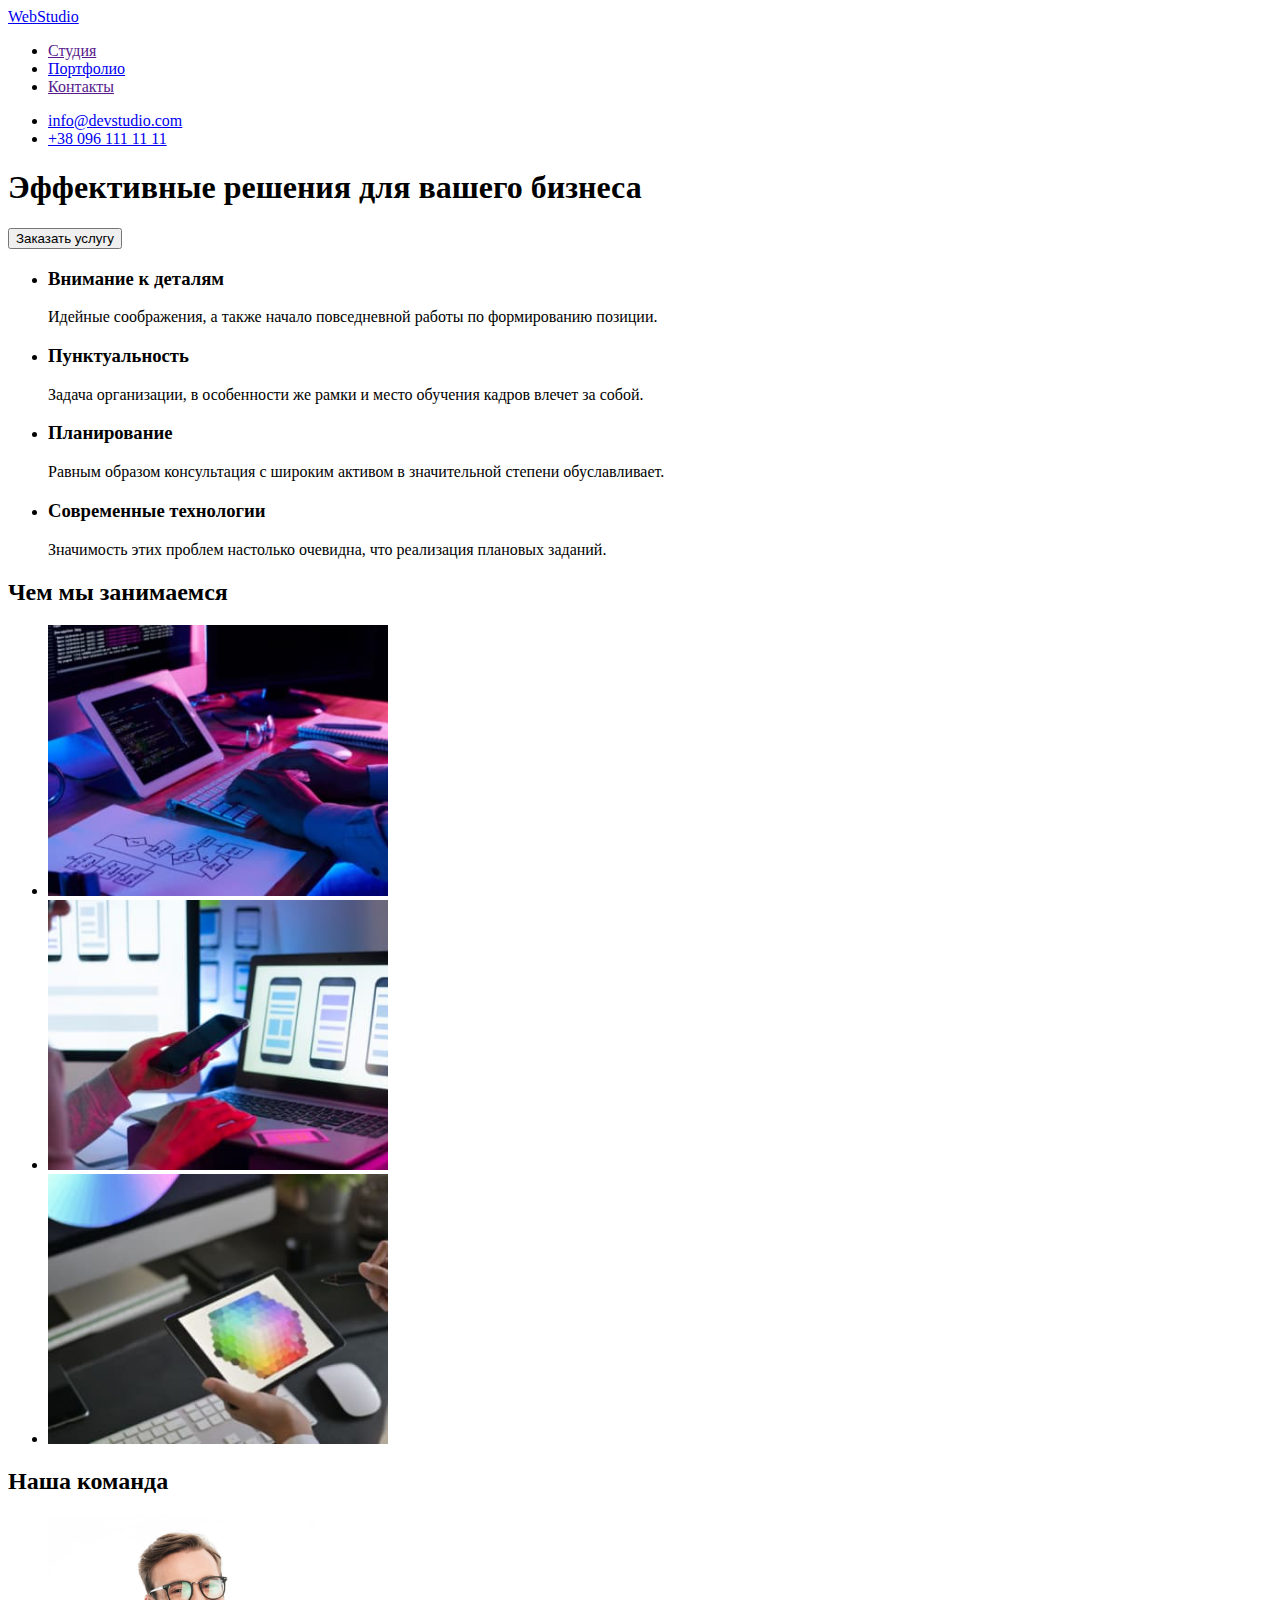
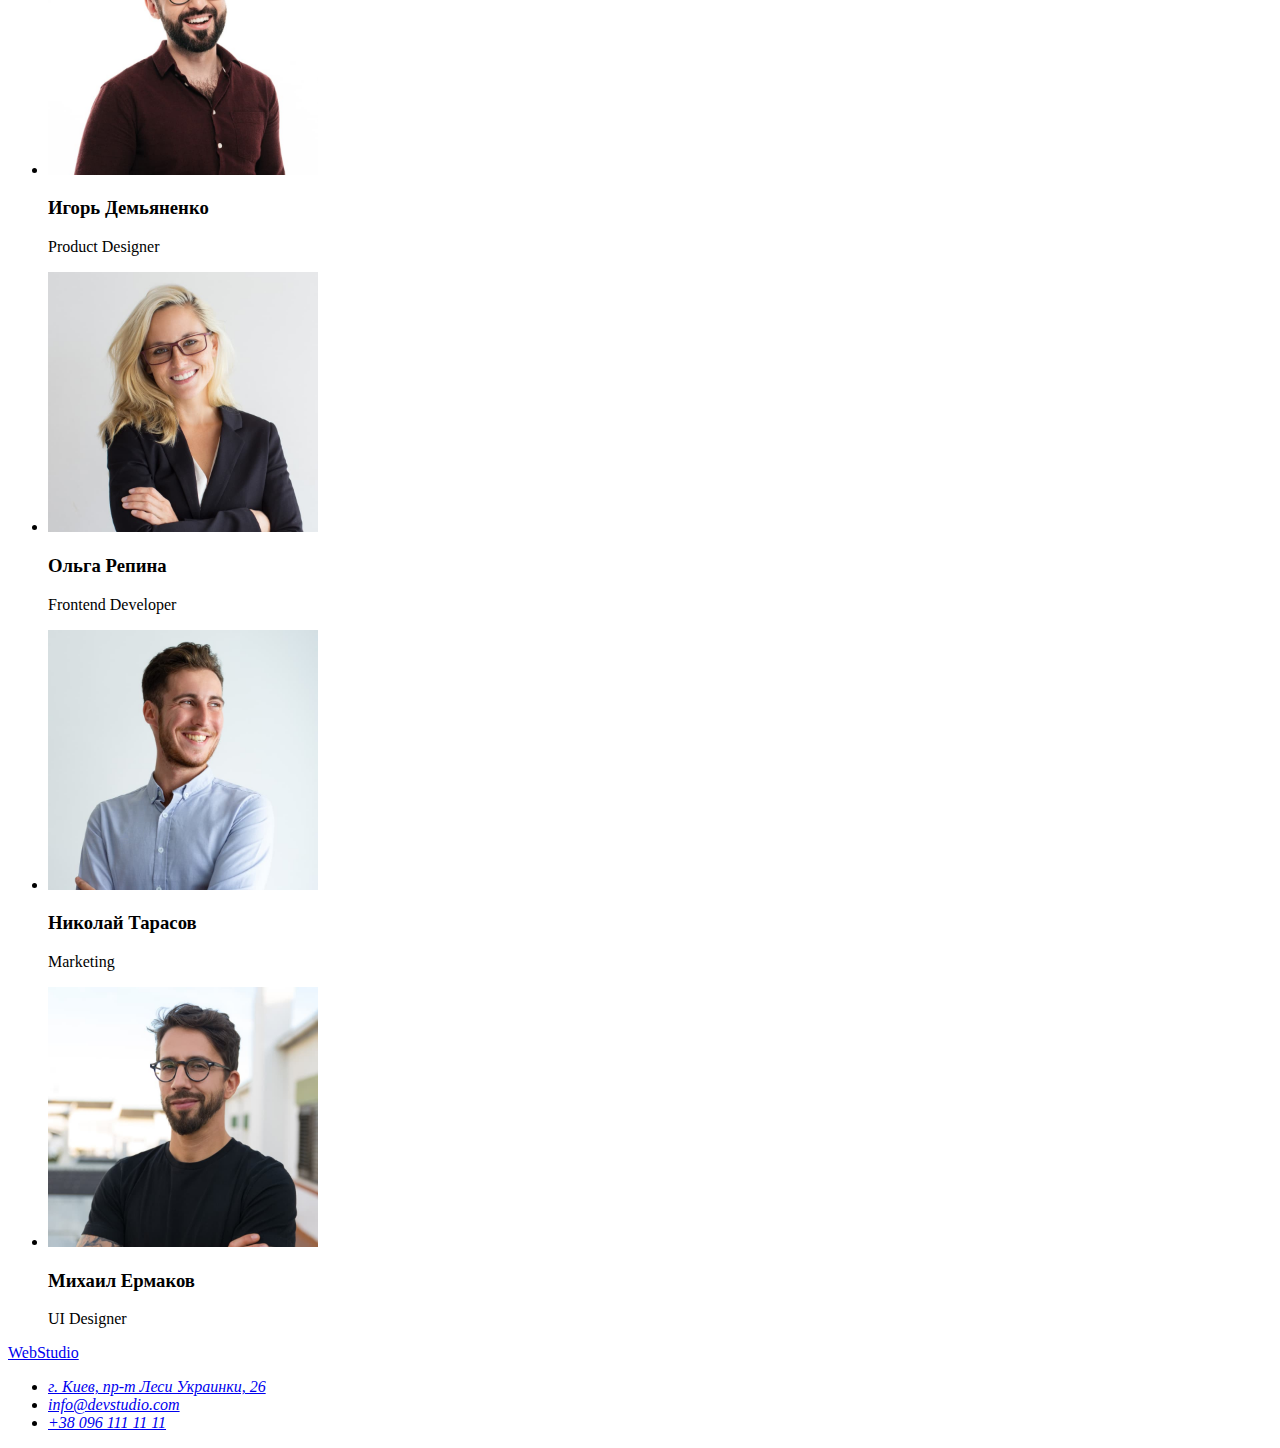
==== index.html @ 40da171c "1" ====
<!DOCTYPE html>
<html lang="ru">
<head>
    <meta charset="UTF-8">
    <meta http-equiv="X-UA-Compatible" content="IE=edge">
    <meta name="viewport" content="width=device-width, initial-scale=1.0">
    <title>Document</title>
    <link rel="stylesheet" href="./css/style.css">
</head>
<body>
    <header>
        <nav>       
             <a href="/">WebStudio</a>
             <ul>
                <li><a href="">Студия</a></li>
                <li><a href="portfolio.html">Портфолио</a></li>
                <li><a href="">Контакты</a></li>
            </ul>
        </nav>
        <ul>
            <li><a href="mailto:info@devstudio.com">info@devstudio.com</a></li>
            <li><a href="tel:+380961111111">+38 096 111 11 11</a></li>
        </ul>
    </header>
    <main>
        <section>
            <h1>Эффективные решения для вашего бизнеса</h1>
            <button type="button">Заказать услугу</button>
        </section>
        <section>
            <h2 hidden>Наши преимущества</h2>
            <ul>
                <li>
                    <h3>Внимание к деталям</h3>
                    <p>Идейные соображения, а также начало повседневной работы по формированию позиции.</p>
                </li>
                <li><h3>Пунктуальность</h3>
                    <p>Задача организации, в особенности же рамки и место обучения кадров влечет за собой.</p>
                </li>
                <li><h3>Планирование</h3>
                    <p>Равным образом консультация с широким активом в значительной степени обуславливает.</p>
                </li>
                <li><h3>Современные технологии</h3>
                    <p>Значимость этих проблем настолько очевидна, что реализация плановых заданий.</p>
                </li>
            </ul>
        </section>
        <section>
            <h2>Чем мы занимаемся</h2>
            <ul>
                <li>
                    <img src="./images/box1.jpg" alt="Компьютер" width="340">
                </li>
                <li>
                    <img src="./images/box2.jpg" alt="Компьютер" width="340">
                </li>
                <li>
                    <img src="./images/box3.jpg" alt="Компьютер" width="340">
                </li>
            </ul>
        </section>
        <section>
            <h2>Наша команда</h2>
            <ul>
                <li>
                    <img src="./images/photo1.jpg" alt="Дизайнер продукта" width="270">
                    <h3>Игорь Демьяненко</h3>
                    <p lang="en">Product Designer</p>
                </li>
                <li>
                    <img src="./images/photo2.jpg" alt="Фронтенд-разработчик" width="270">
                    <h3>Ольга Репина</h3>
                    <p lang="en">Frontend Developer</p>
                </li>
                <li>
                    <img src="./images/photo3.jpg" alt="Маркетинг" width="270">
                    <h3>Николай Тарасов</h3>
                    <p lang="en">Marketing</p>
                </li>
                <li>
                    <img src="./images/photo4.jpg" alt="Дизайнер интерфейса " width="270">
                    <h3>Михаил Ермаков</h3>
                    <p lang="en">UI Designer</p>
                </li>
            </ul>
        </section>
    </main>
    <footer>
        <a href="/">WebStudio</a>
        <address>
            <ul>
                <li><a href="https://goo.gl/maps/nABEtvLASEamQnYQ8">г. Киев, пр-т Леси Украинки, 26</a></li>
                <li><a href="mailto:info@devstudio.com">info@devstudio.com</a></li>
                <li><a href="tell:+380961111111">+38 096 111 11 11</a></li>
            </ul>
        </address>
    </footer>
</body>
</html>
---- css/style.css ----
.list {
  list-style: none;
}
.link {
  text-decoration: none;
}
/*  */
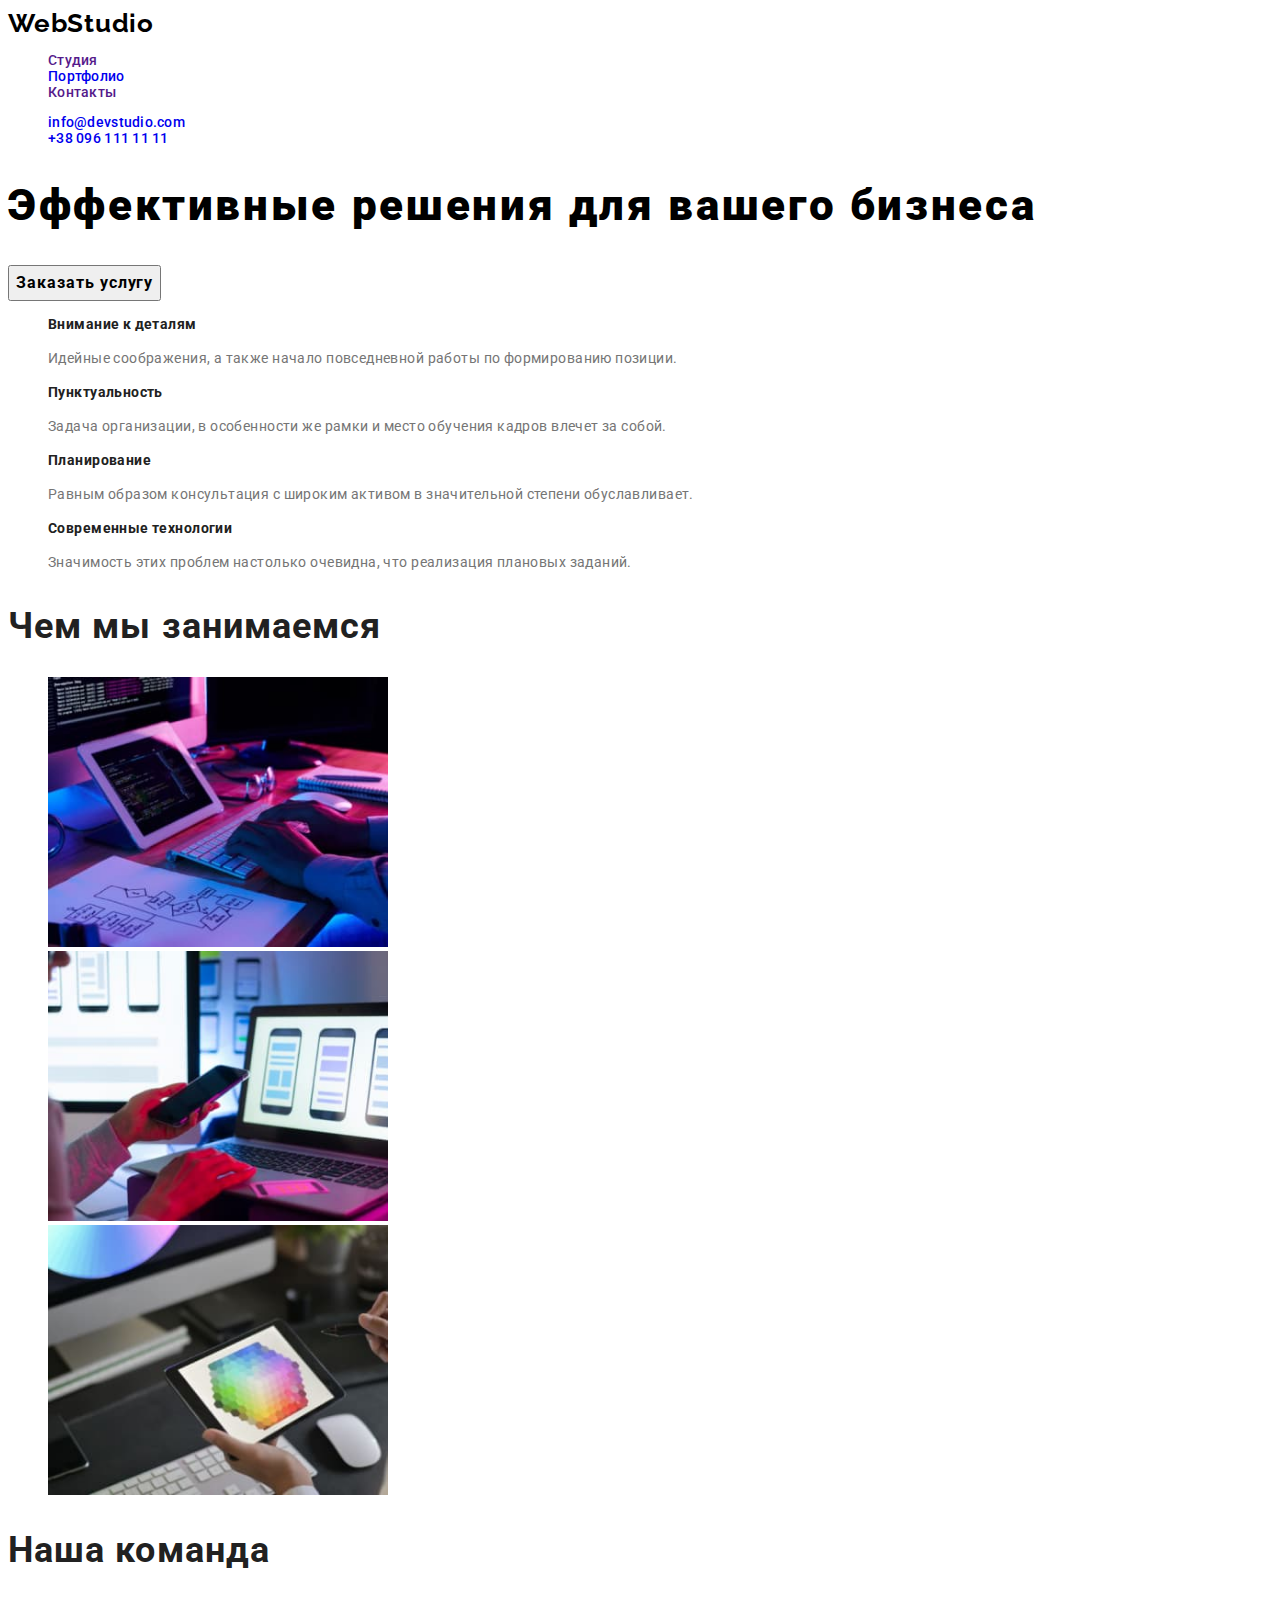
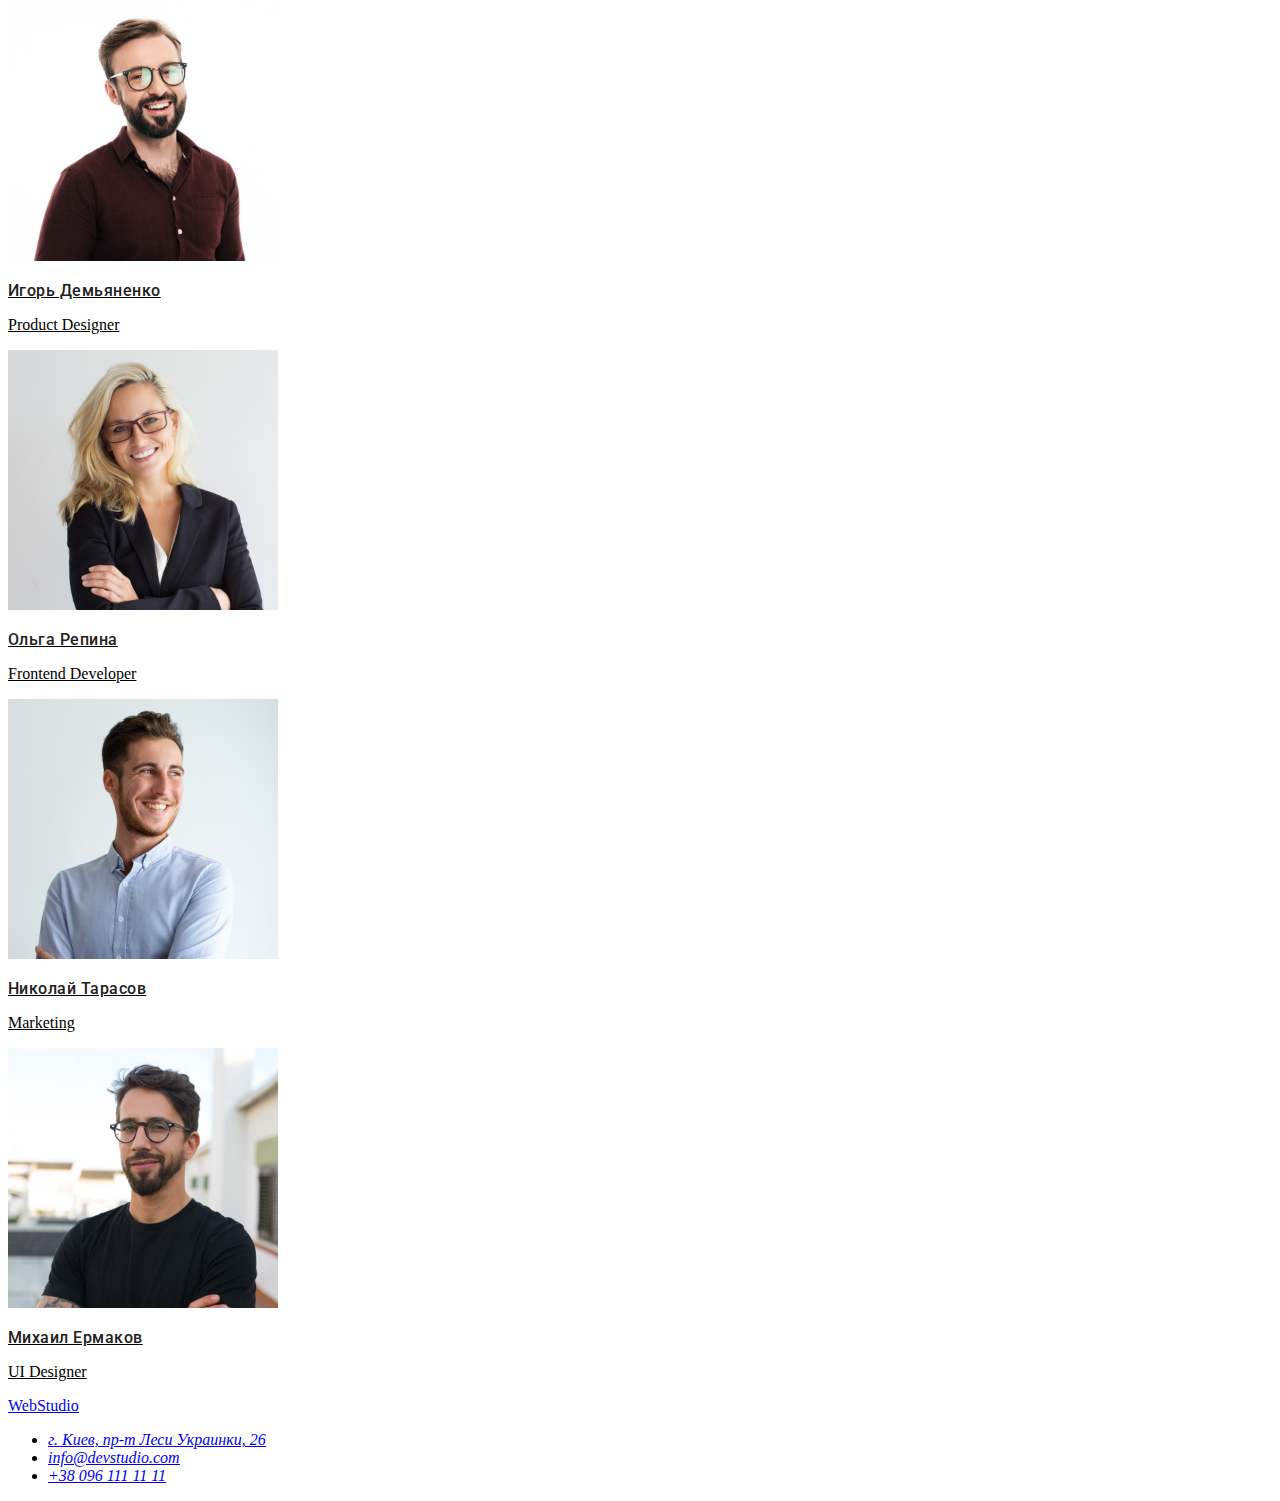
==== commit 18ee86e2: "hw2class" ====
--- a/index.html
+++ b/index.html
@@ -5,49 +5,66 @@
     <meta http-equiv="X-UA-Compatible" content="IE=edge">
     <meta name="viewport" content="width=device-width, initial-scale=1.0">
     <title>Document</title>
+    <link rel="preconnect" href="https://fonts.googleapis.com">
+    <link rel="preconnect" href="https://fonts.gstatic.com" crossorigin>
+    <link href="https://fonts.googleapis.com/css2?family=Raleway:wght@400;500;700;900&family=Roboto:wght@700&display=swap"
+        rel="stylesheet">
     <link rel="stylesheet" href="./css/style.css">
 </head>
 <body>
-    <header>
-        <nav>       
-             <a href="/">WebStudio</a>
-             <ul>
-                <li><a href="">Студия</a></li>
-                <li><a href="portfolio.html">Портфолио</a></li>
-                <li><a href="">Контакты</a></li>
+    <header class="header">
+        <nav class="navigation">       
+             <a class="logo link" href="/">WebStudio</a>
+             <ul class="nav-list list">
+                <li class="nav-list-item">
+                    <a class="nav-list-link link" href="">Студия</a>
+                </li>
+                <li class="nav-list-item">
+                    <a class="nav-list-link link" href="portfolio.html">Портфолио</a>
+                </li>
+                <li class="nav-list-item">
+                    <a class="nav-list-link link" href="">Контакты</a>
+                </li>
             </ul>
         </nav>
-        <ul>
-            <li><a href="mailto:info@devstudio.com">info@devstudio.com</a></li>
-            <li><a href="tel:+380961111111">+38 096 111 11 11</a></li>
+        <ul class="contact list">
+            <li class="contact-item">
+                <a class="contact-mail-link link" href="mailto:info@devstudio.com">info@devstudio.com</a>
+            </li>
+            <li class="contact-item">
+                <a class="contact-tel-link link" href="tel:+380961111111">+38 096 111 11 11</a>
+            </li>
         </ul>
     </header>
     <main>
         <section>
-            <h1>Эффективные решения для вашего бизнеса</h1>
-            <button type="button">Заказать услугу</button>
+            <h1 class="hero">Эффективные решения для вашего бизнеса</h1>
+            <button class="hero-btn" type="button">Заказать услугу</button>
         </section>
         <section>
             <h2 hidden>Наши преимущества</h2>
-            <ul>
+            <ul class="advantage-list list">
                 <li>
-                    <h3>Внимание к деталям</h3>
-                    <p>Идейные соображения, а также начало повседневной работы по формированию позиции.</p>
+                    <h3 class="advantage-title">Внимание к деталям</h3>
+                    <p class="advantage-text">Идейные соображения, а также начало повседневной работы по формированию позиции.</p>
                 </li>
-                <li><h3>Пунктуальность</h3>
-                    <p>Задача организации, в особенности же рамки и место обучения кадров влечет за собой.</p>
+                <li>
+                    <h3 class="advantage-title">Пунктуальность</h3>
+                    <p class="advantage-text">Задача организации, в особенности же рамки и место обучения кадров влечет за собой.</p>
                 </li>
-                <li><h3>Планирование</h3>
-                    <p>Равным образом консультация с широким активом в значительной степени обуславливает.</p>
+                <li>
+                    <h3 class="advantage-title">Планирование</h3>
+                    <p class="advantage-text">Равным образом консультация с широким активом в значительной степени обуславливает.</p>
                 </li>
-                <li><h3>Современные технологии</h3>
-                    <p>Значимость этих проблем настолько очевидна, что реализация плановых заданий.</p>
+                <li>
+                    <h3 class="advantage-title">Современные технологии</h3>
+                    <p class="advantage-text">Значимость этих проблем настолько очевидна, что реализация плановых заданий.</p>
                 </li>
             </ul>
         </section>
         <section>
-            <h2>Чем мы занимаемся</h2>
-            <ul>
+            <h2 class="our-work">Чем мы занимаемся</h2>
+            <ul class="our-work-list list">
                 <li>
                     <img src="./images/box1.jpg" alt="Компьютер" width="340">
                 </li>
@@ -60,26 +77,26 @@
             </ul>
         </section>
         <section>
-            <h2>Наша команда</h2>
-            <ul>
+            <h2 class="our-team">Наша команда</h2>
+            <u class="our-team-list list">
                 <li>
                     <img src="./images/photo1.jpg" alt="Дизайнер продукта" width="270">
-                    <h3>Игорь Демьяненко</h3>
+                    <h3 class="our-team-name">Игорь Демьяненко</h3>
                     <p lang="en">Product Designer</p>
                 </li>
                 <li>
                     <img src="./images/photo2.jpg" alt="Фронтенд-разработчик" width="270">
-                    <h3>Ольга Репина</h3>
+                    <h3 class="our-team-name">Ольга Репина</h3>
                     <p lang="en">Frontend Developer</p>
                 </li>
                 <li>
                     <img src="./images/photo3.jpg" alt="Маркетинг" width="270">
-                    <h3>Николай Тарасов</h3>
+                    <h3 class="our-team-name">Николай Тарасов</h3>
                     <p lang="en">Marketing</p>
                 </li>
                 <li>
                     <img src="./images/photo4.jpg" alt="Дизайнер интерфейса " width="270">
-                    <h3>Михаил Ермаков</h3>
+                    <h3 class="our-team-name">Михаил Ермаков</h3>
                     <p lang="en">UI Designer</p>
                 </li>
             </ul>
--- a/css/style.css
+++ b/css/style.css
@@ -1,7 +1,80 @@
+/* font-family: "Raleway", sans-serif; */
+/* font-family: "Roboto", sans-serif; */
+
 .list {
   list-style: none;
 }
 .link {
   text-decoration: none;
 }
-/*  */
+/*======== heder ========*/
+.logo {
+  font-family: "Raleway", sans-serif;
+  font-weight: 700;
+  font-size: 26px;
+  line-height: 1.19;
+  letter-spacing: 0.03em;
+  color: #000000;
+}
+.nav-list,
+.contact {
+  font-family: "Roboto", sans-serif;
+  font-weight: 500;
+  font-size: 14px;
+  line-height: 1.14;
+  letter-spacing: 0.02em;
+  color: #757575;
+}
+/*========== Герой ===========*/
+.hero {
+  font-family: "Roboto", sans-serif;
+  font-weight: 900;
+  font-size: 44px;
+  line-height: 1.36;
+  letter-spacing: 0.06em;
+  /* color: #FFFFFF; */
+}
+.hero-btn {
+  font-family: "Roboto", sans-serif;
+  font-weight: 700;
+  font-size: 16px;
+  line-height: 1.87;
+  letter-spacing: 0.06em;
+  /* color: #ffffff; */
+}
+/* ======= Наши преимущества ======== */
+.advantage-title {
+  font-family: "Roboto", sans-serif;
+  font-weight: 700;
+  font-size: 14px;
+  line-height: 1.14;
+  letter-spacing: 0.03em;
+  color: #212121;
+}
+.advantage-text {
+  font-family: "Roboto", sans-serif;
+  font-weight: 400;
+  font-size: 14px;
+  line-height: 1.71;
+  letter-spacing: 0.03em;
+  color: #757575;
+}
+/* ====== h2 ====== */
+.our-work,
+.our-team {
+  font-family: "Roboto", sans-serif;
+  font-weight: 700;
+  font-size: 36px;
+  line-height: 1.17;
+  letter-spacing: 0.03em;
+  color: #212121;
+}
+/* ===== Наша команда ====== */
+.our-team-name {
+  font-family: "Roboto", sans-serif;
+  font-weight: 500;
+  font-size: 16px;
+  line-height: 1.19;
+  letter-spacing: 0.03em;
+  color: #212121;
+}
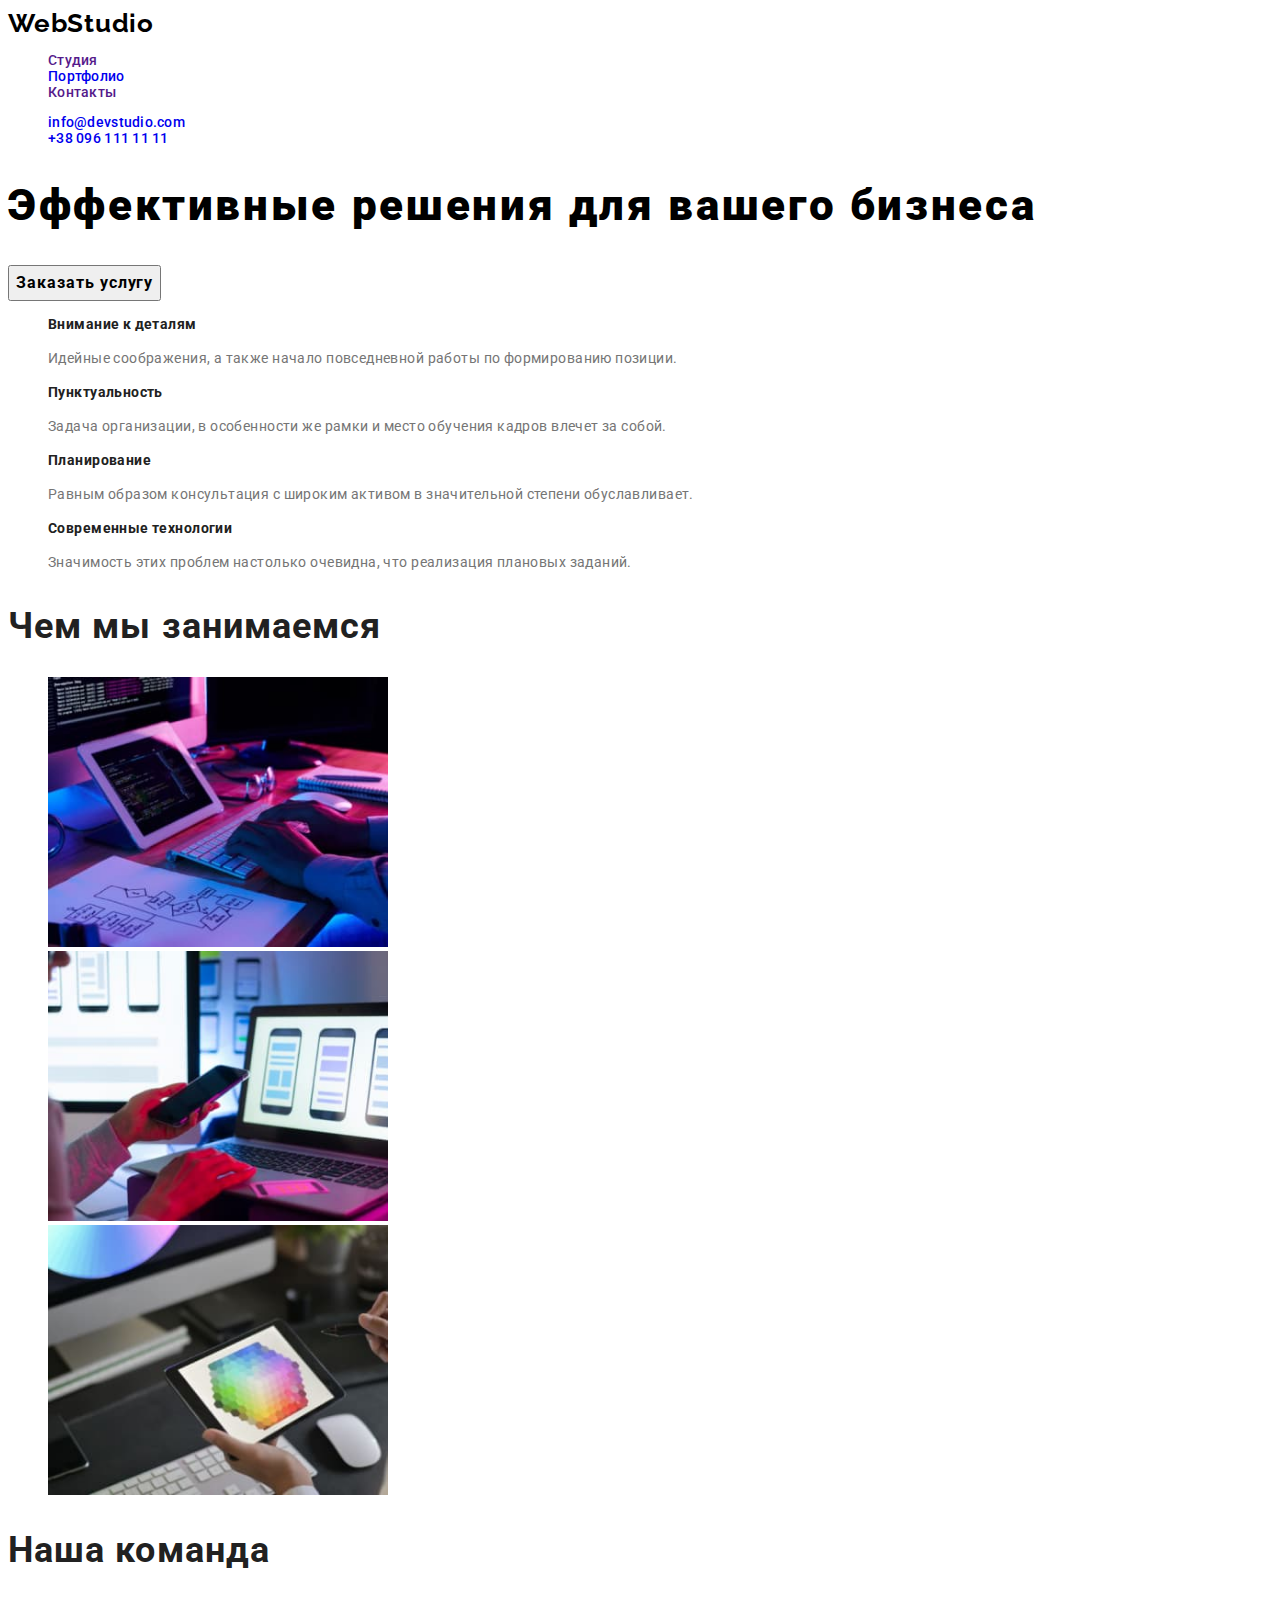
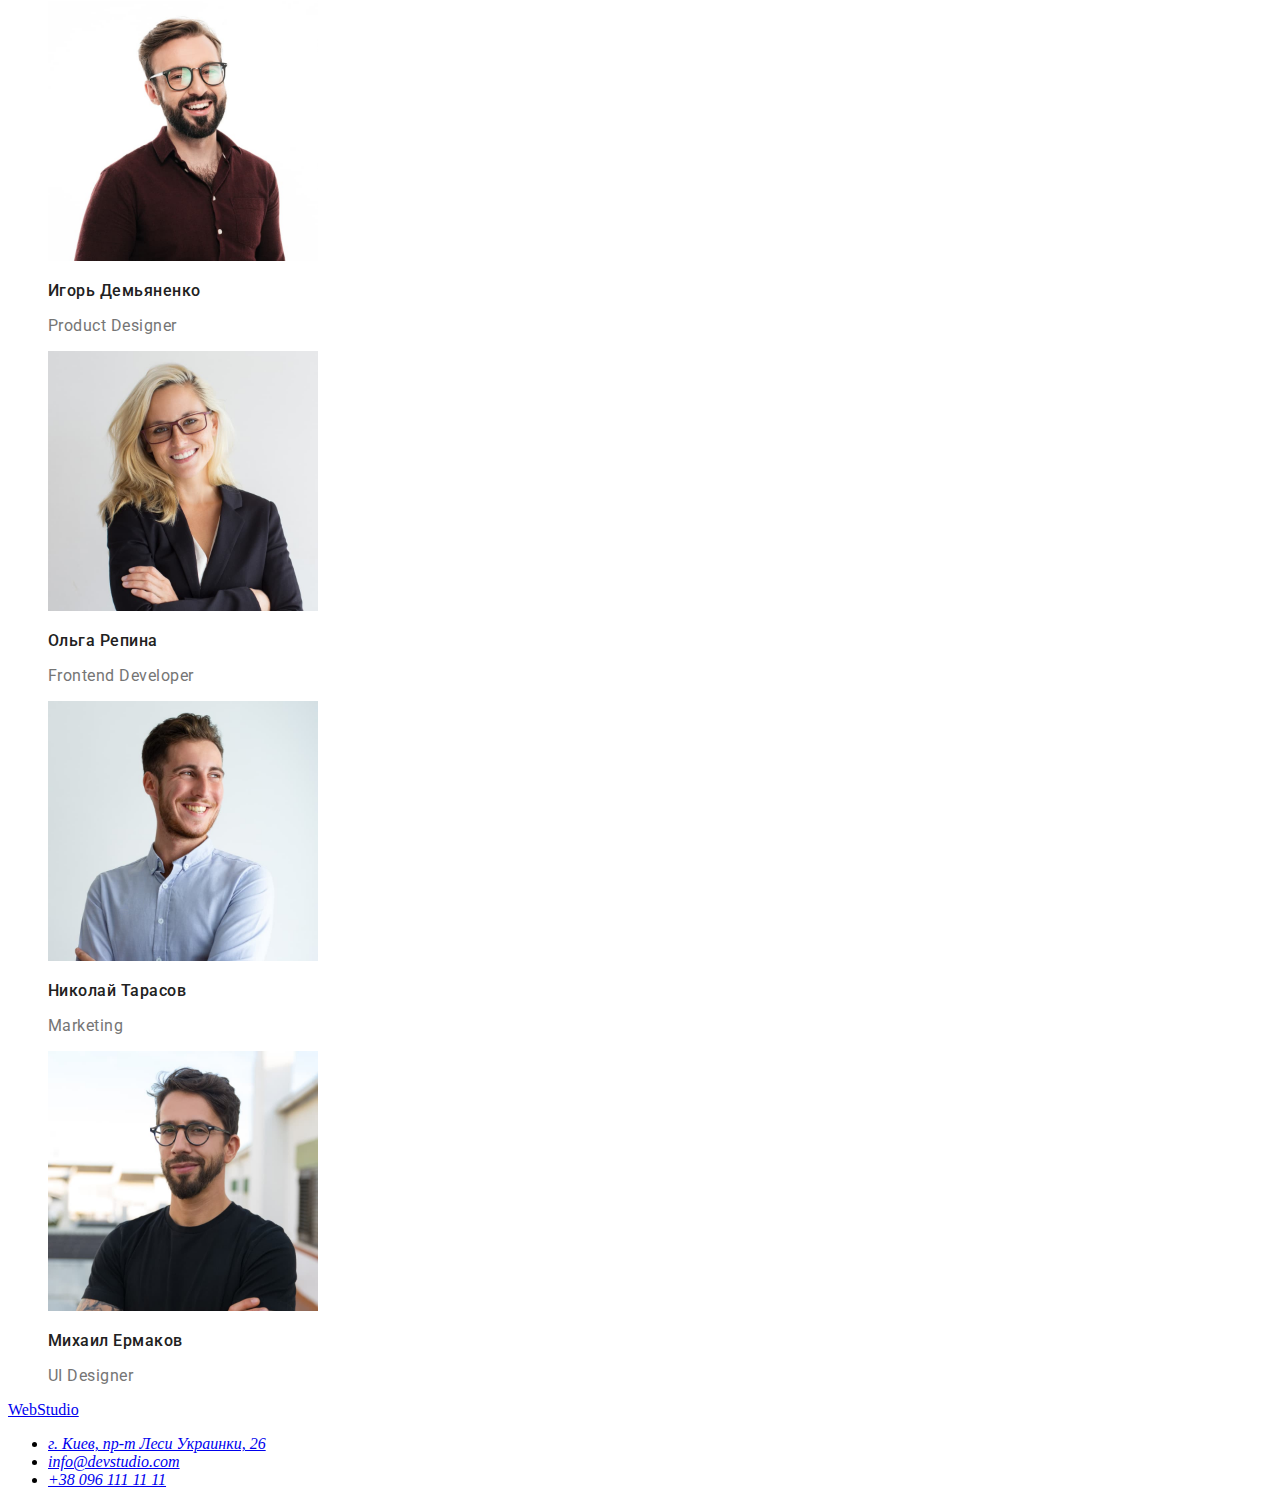
==== commit 1bcdf5ec: "hw2class" ====
--- a/index.html
+++ b/index.html
@@ -78,26 +78,26 @@
         </section>
         <section>
             <h2 class="our-team">Наша команда</h2>
-            <u class="our-team-list list">
+            <ul class="our-team-list list">
                 <li>
                     <img src="./images/photo1.jpg" alt="Дизайнер продукта" width="270">
                     <h3 class="our-team-name">Игорь Демьяненко</h3>
-                    <p lang="en">Product Designer</p>
+                    <p class="our-team-profession" lang="en">Product Designer</p>
                 </li>
                 <li>
                     <img src="./images/photo2.jpg" alt="Фронтенд-разработчик" width="270">
                     <h3 class="our-team-name">Ольга Репина</h3>
-                    <p lang="en">Frontend Developer</p>
+                    <p class="our-team-profession" lang="en">Frontend Developer</p>
                 </li>
                 <li>
                     <img src="./images/photo3.jpg" alt="Маркетинг" width="270">
                     <h3 class="our-team-name">Николай Тарасов</h3>
-                    <p lang="en">Marketing</p>
+                    <p class="our-team-profession" lang="en">Marketing</p>
                 </li>
                 <li>
                     <img src="./images/photo4.jpg" alt="Дизайнер интерфейса " width="270">
                     <h3 class="our-team-name">Михаил Ермаков</h3>
-                    <p lang="en">UI Designer</p>
+                    <p class="our-team-profession" lang="en">UI Designer</p>
                 </li>
             </ul>
         </section>
--- a/css/style.css
+++ b/css/style.css
@@ -78,3 +78,11 @@
   letter-spacing: 0.03em;
   color: #212121;
 }
+.our-team-profession {
+  font-family: "Roboto", sans-serif;
+  font-weight: 400;
+  font-size: 16px;
+  line-height: 1.19;
+  letter-spacing: 0.03em;
+  color: #757575;
+}
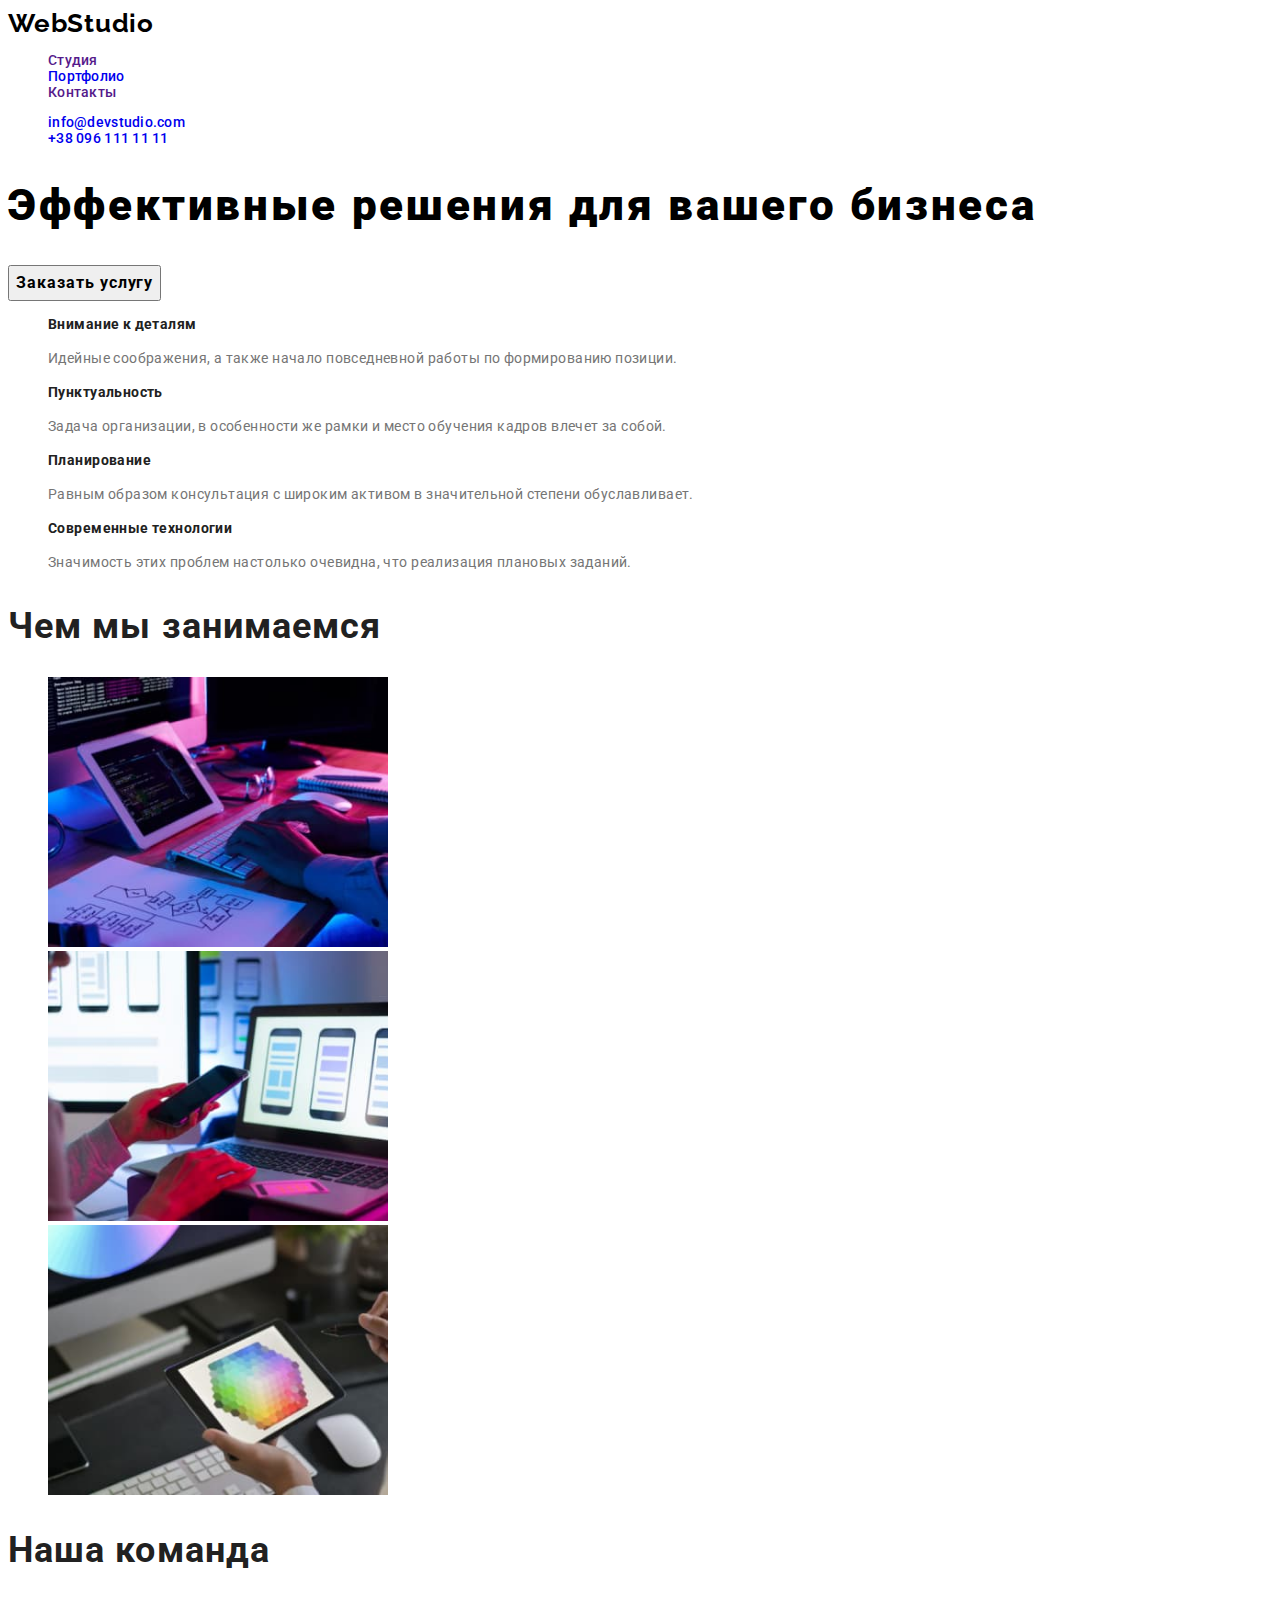
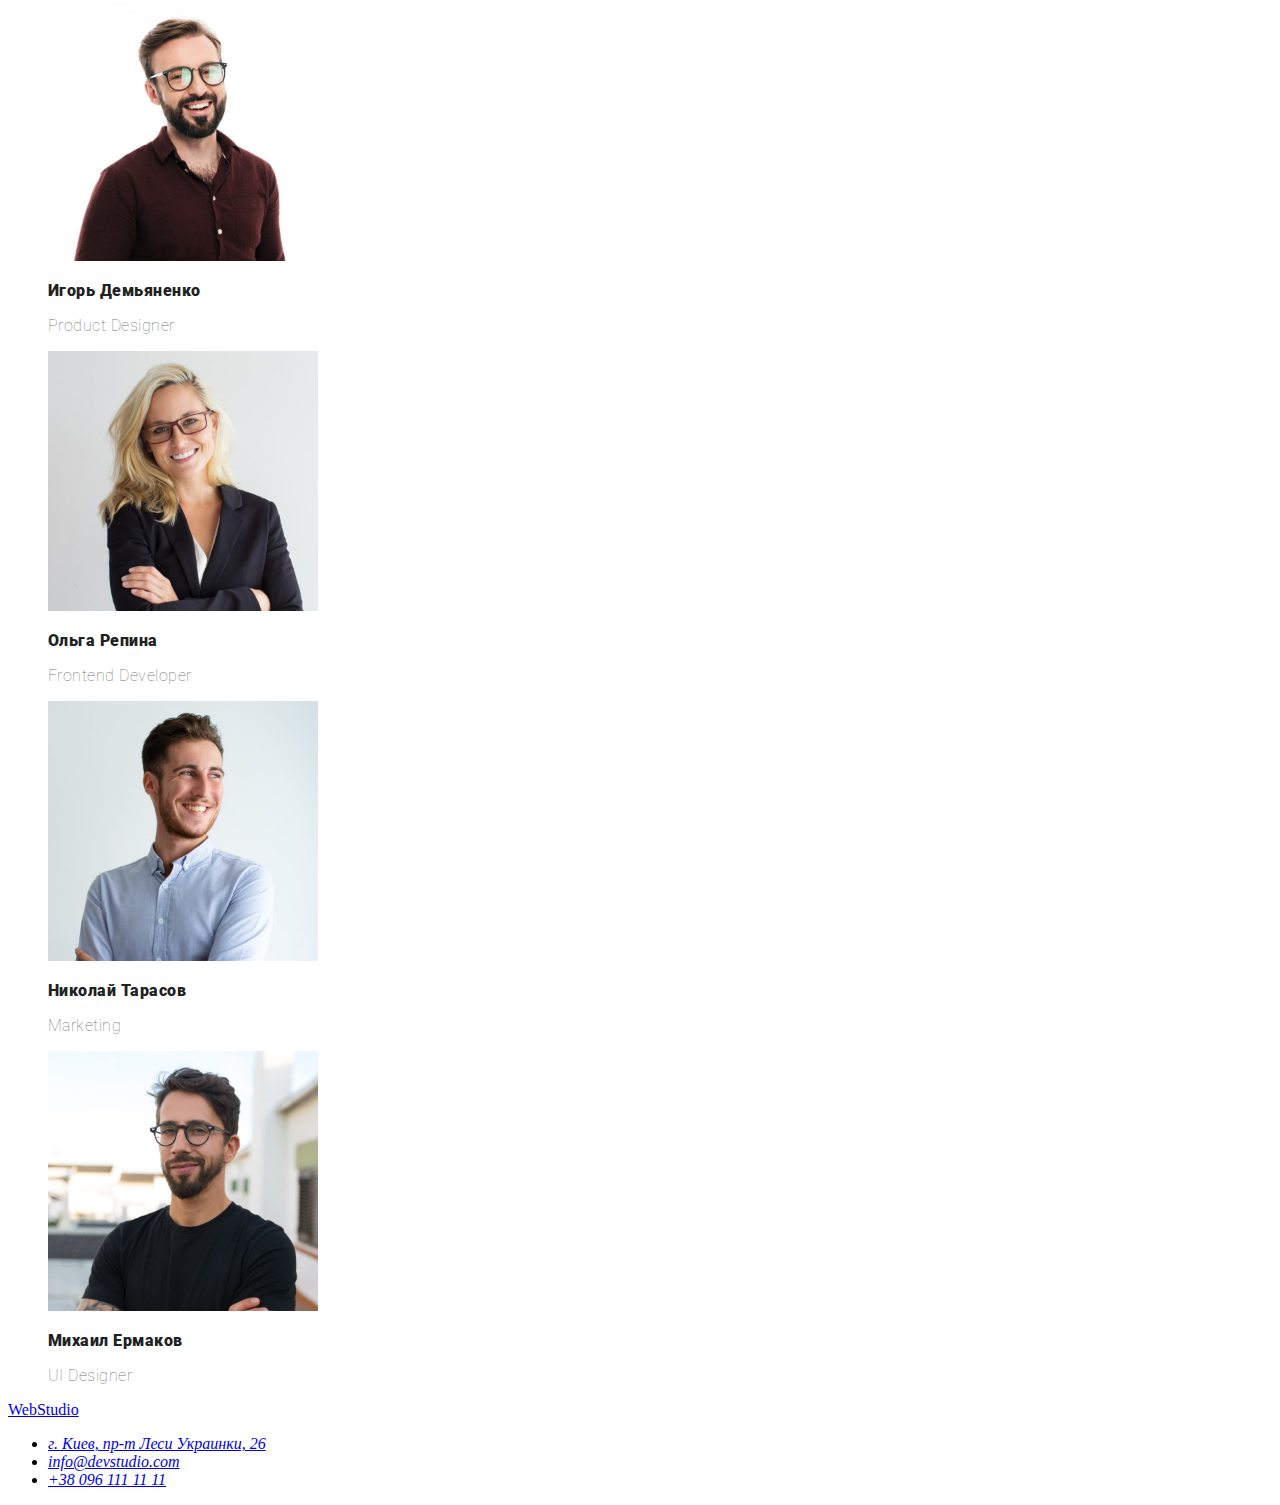
==== commit e5914aa4: "hw2class" ====
--- a/index.html
+++ b/index.html
@@ -7,7 +7,7 @@
     <title>Document</title>
     <link rel="preconnect" href="https://fonts.googleapis.com">
     <link rel="preconnect" href="https://fonts.gstatic.com" crossorigin>
-    <link href="https://fonts.googleapis.com/css2?family=Raleway:wght@400;500;700;900&family=Roboto:wght@700&display=swap"
+    <link href="https://fonts.googleapis.com/css2?family=Raleway:wght@700&family=Roboto:wght@400;500;700;900&display=swap"
         rel="stylesheet">
     <link rel="stylesheet" href="./css/style.css">
 </head>
--- a/css/style.css
+++ b/css/style.css
@@ -72,7 +72,7 @@
 /* ===== Наша команда ====== */
 .our-team-name {
   font-family: "Roboto", sans-serif;
-  font-weight: 500;
+  font-weight: 900;
   font-size: 16px;
   line-height: 1.19;
   letter-spacing: 0.03em;
@@ -80,7 +80,7 @@
 }
 .our-team-profession {
   font-family: "Roboto", sans-serif;
-  font-weight: 400;
+  font-weight: 100;
   font-size: 16px;
   line-height: 1.19;
   letter-spacing: 0.03em;
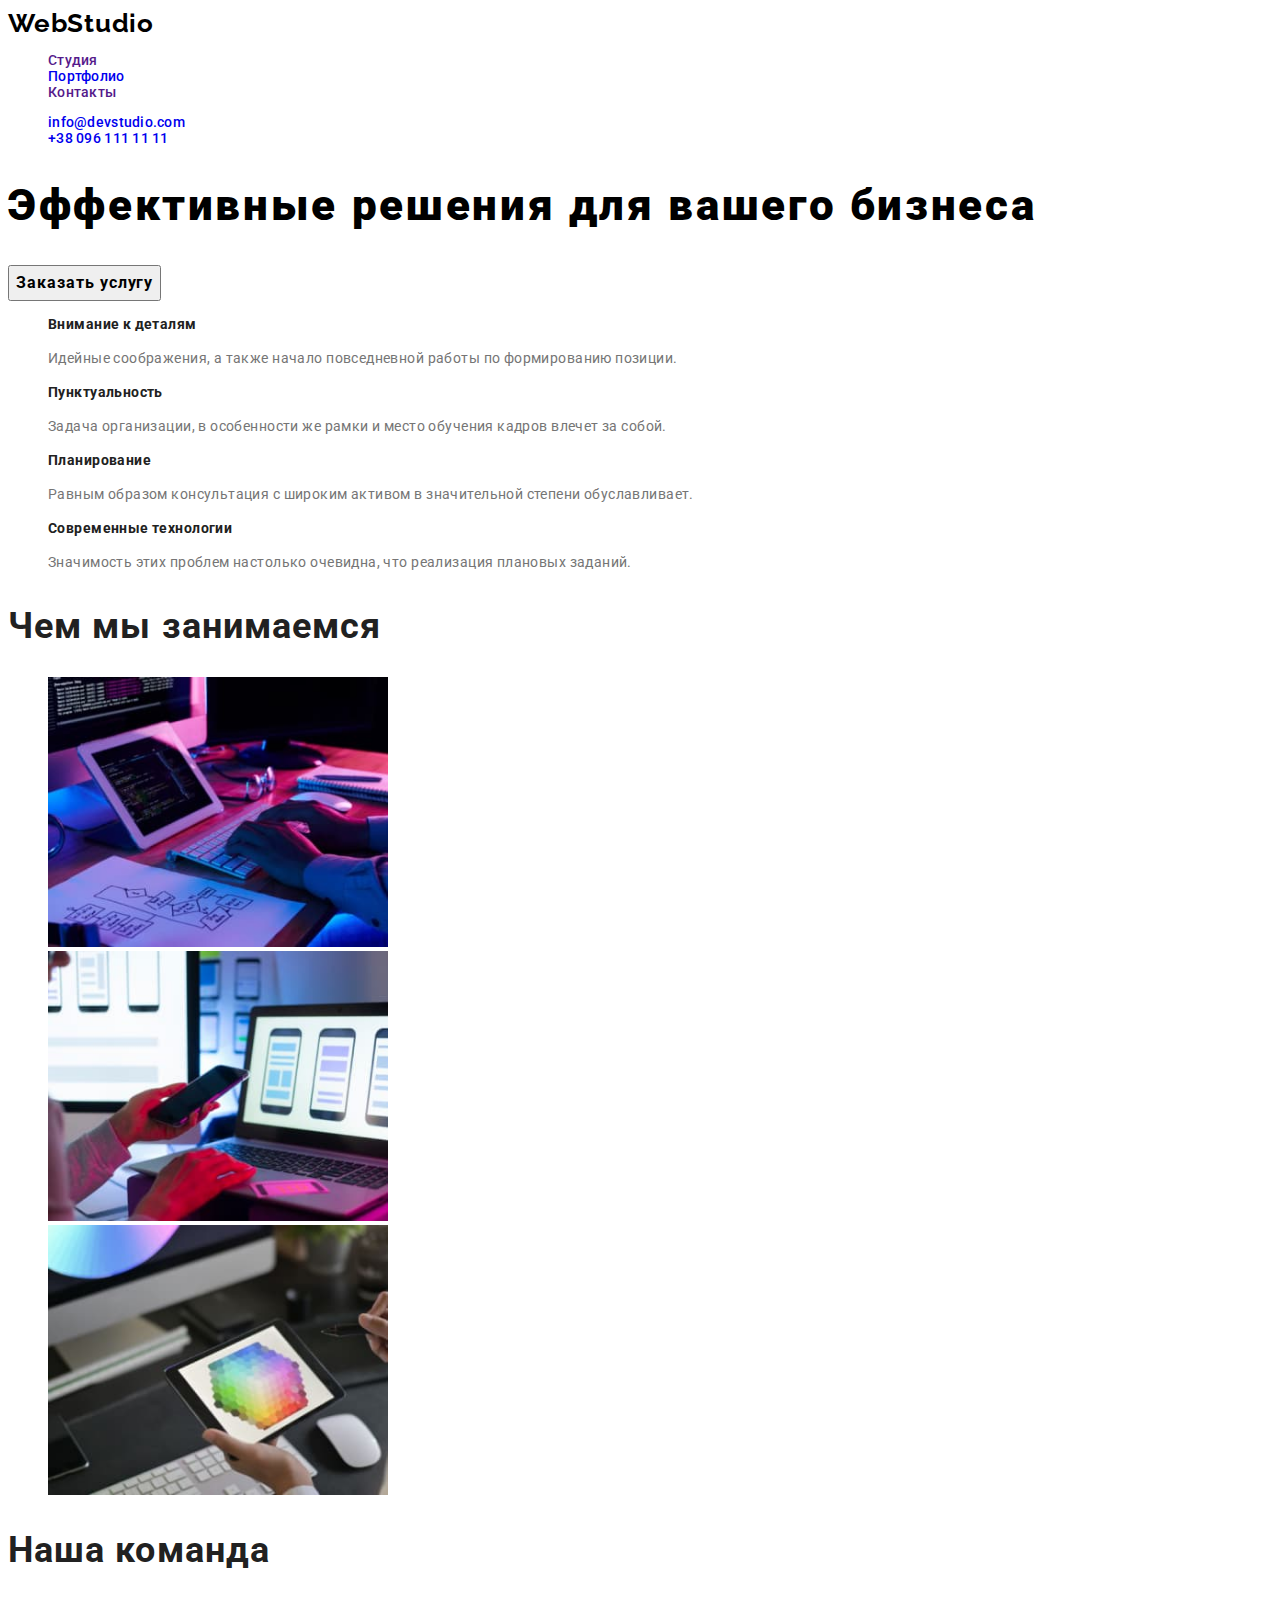
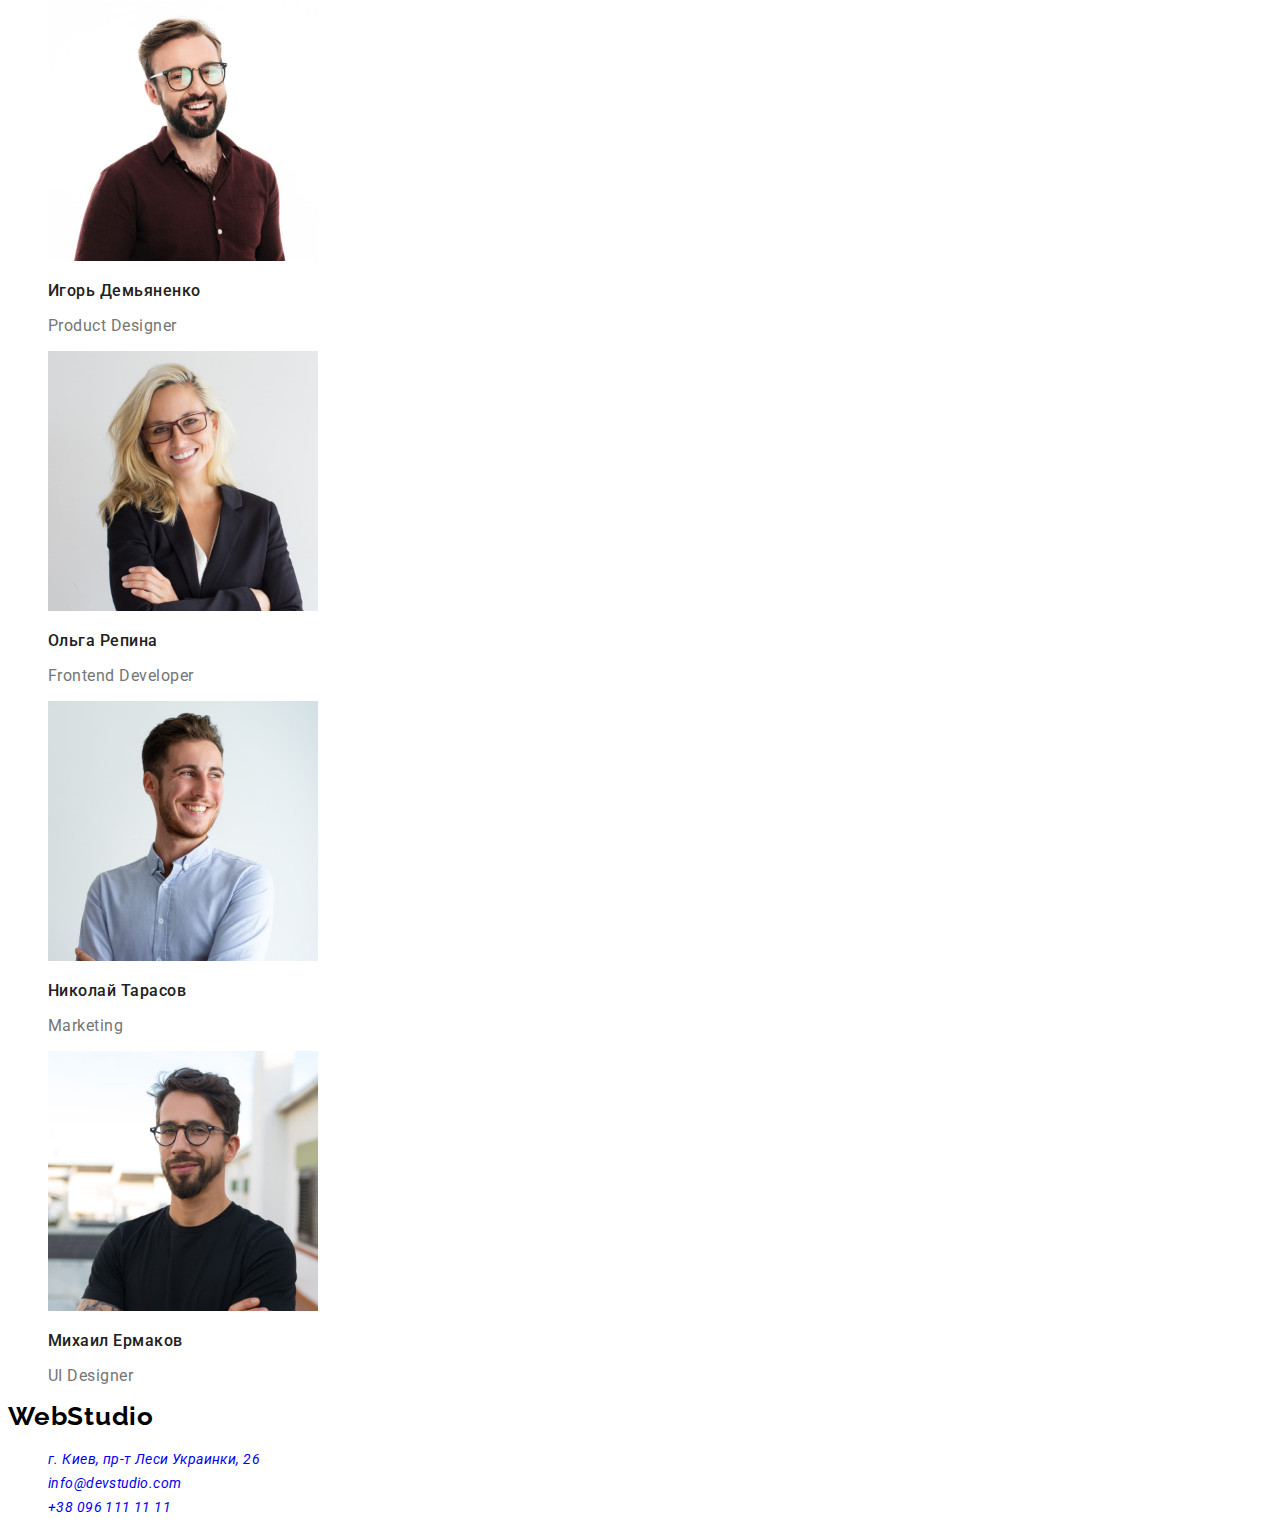
==== commit 984da82b: "hw2class" ====
--- a/index.html
+++ b/index.html
@@ -103,12 +103,18 @@
         </section>
     </main>
     <footer>
-        <a href="/">WebStudio</a>
+        <a class="logo link" href="/">WebStudio</a>
         <address>
-            <ul>
-                <li><a href="https://goo.gl/maps/nABEtvLASEamQnYQ8">г. Киев, пр-т Леси Украинки, 26</a></li>
-                <li><a href="mailto:info@devstudio.com">info@devstudio.com</a></li>
-                <li><a href="tell:+380961111111">+38 096 111 11 11</a></li>
+            <ul class="list">
+                <li>
+                    <a class="footer-addresses-link link"href="https://goo.gl/maps/nABEtvLASEamQnYQ8">г. Киев, пр-т Леси Украинки, 26</a>
+                </li>
+                <li>
+                    <a class="footer-mail-link link" href="mailto:info@devstudio.com">info@devstudio.com</a>
+                </li>
+                <li>
+                    <a class="footer-tel-link link" href="tell:+380961111111">+38 096 111 11 11</a>
+                </li>
             </ul>
         </address>
     </footer>
--- a/css/style.css
+++ b/css/style.css
@@ -72,7 +72,7 @@
 /* ===== Наша команда ====== */
 .our-team-name {
   font-family: "Roboto", sans-serif;
-  font-weight: 900;
+  font-weight: 500;
   font-size: 16px;
   line-height: 1.19;
   letter-spacing: 0.03em;
@@ -80,9 +80,27 @@
 }
 .our-team-profession {
   font-family: "Roboto", sans-serif;
-  font-weight: 100;
+  font-weight: 400;
   font-size: 16px;
   line-height: 1.19;
   letter-spacing: 0.03em;
   color: #757575;
 }
+/* ===== Footer ===== */
+.footer-addresses-link {
+  font-family: "Roboto", sans-serif;
+  font-weight: normal;
+  font-size: 14px;
+  line-height: 1.71;
+  letter-spacing: 0.03em;
+  /* color: #FFFFFF; */
+}
+.footer-mail-link,
+.footer-tel-link {
+  font-family: "Roboto", sans-serif;
+  font-weight: 400;
+  font-size: 14px;
+  line-height: 1.71;
+  letter-spacing: 0.03em;
+  /* color: rgba(255, 255, 255, 0.6); */
+}
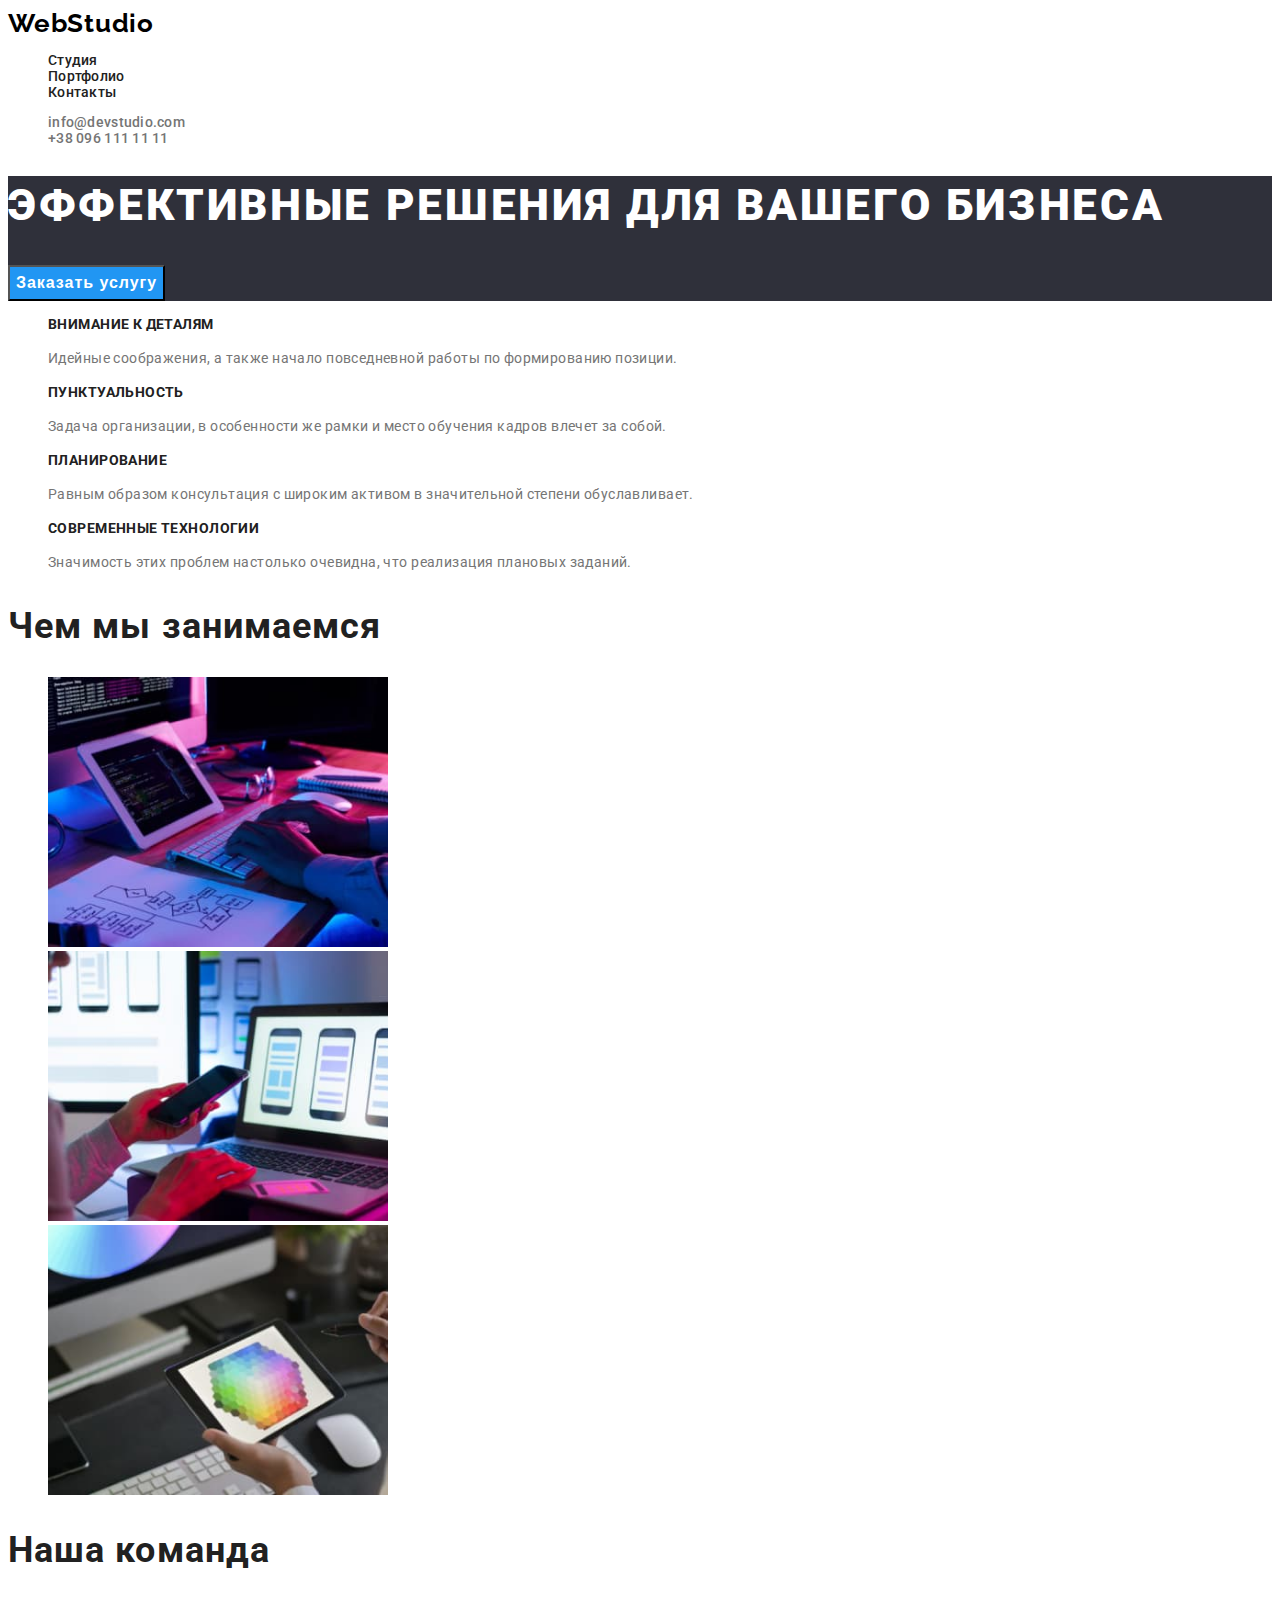
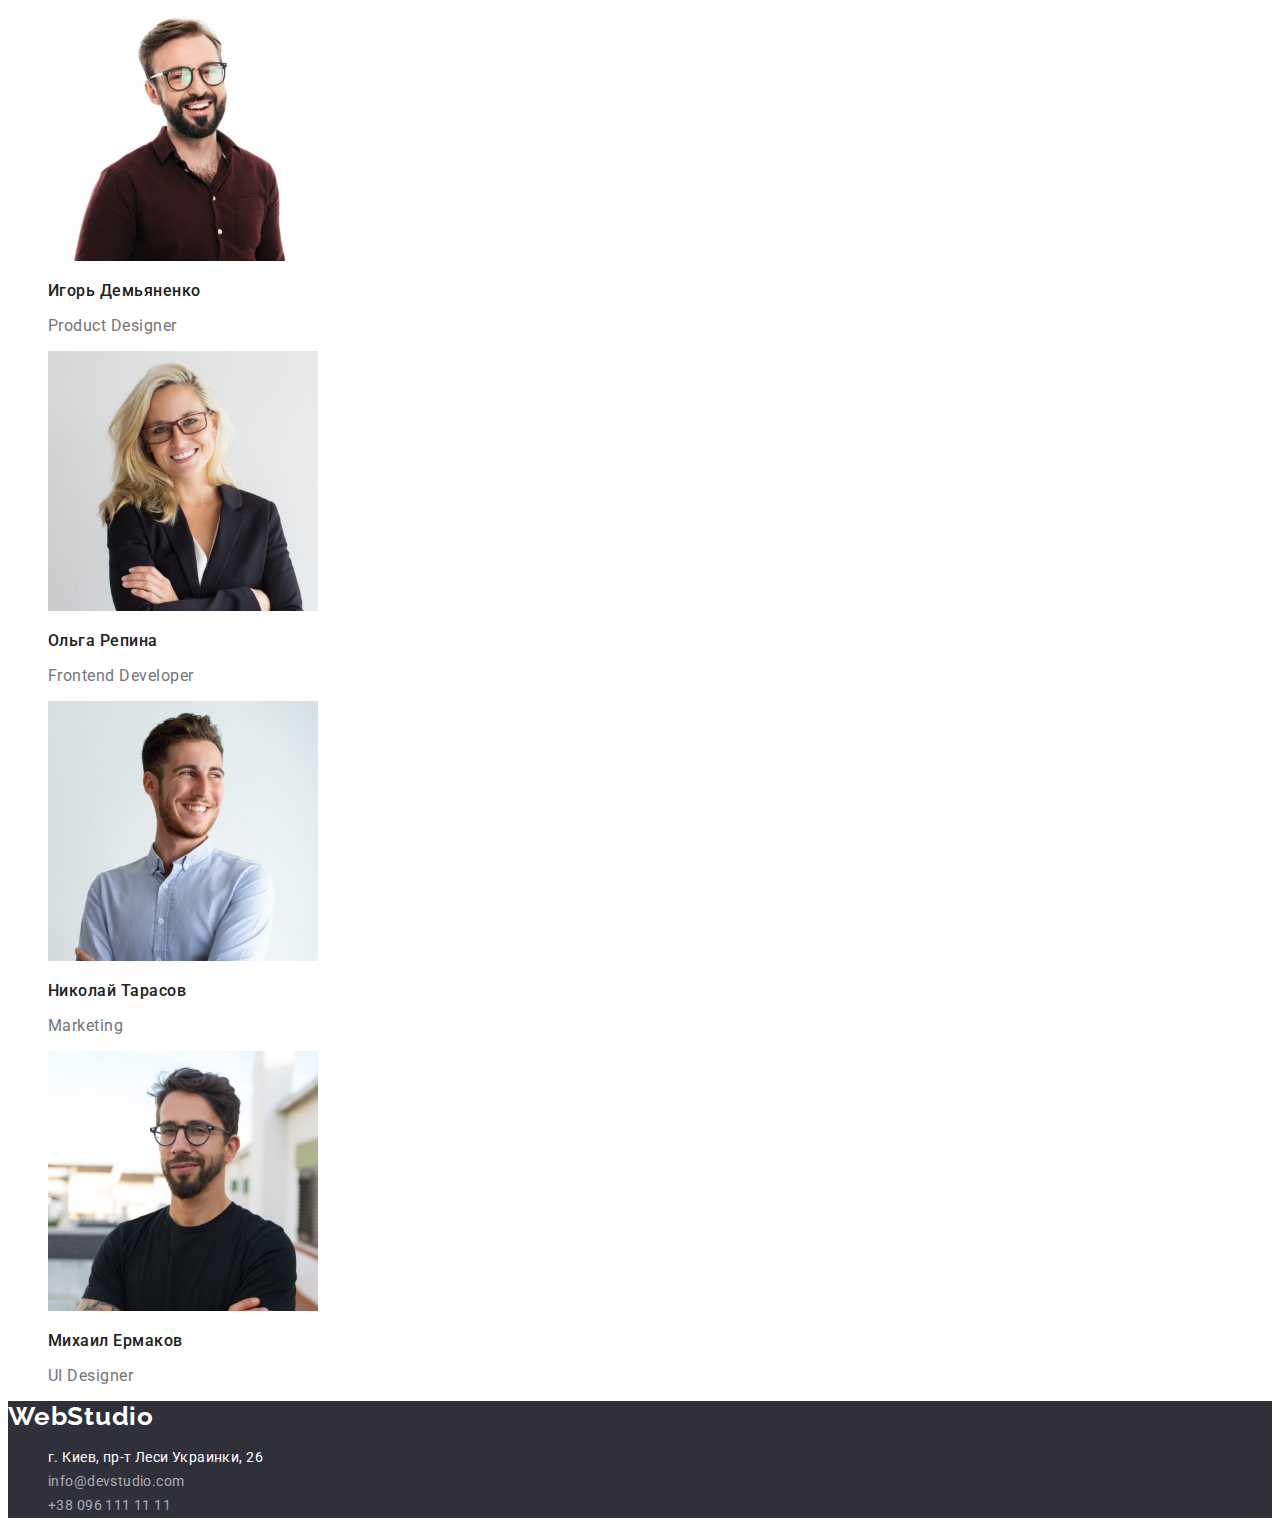
==== commit fa09be58: "hw2finish" ====
--- a/index.html
+++ b/index.html
@@ -37,9 +37,9 @@
         </ul>
     </header>
     <main>
-        <section>
-            <h1 class="hero">Эффективные решения для вашего бизнеса</h1>
-            <button class="hero-btn" type="button">Заказать услугу</button>
+        <section class="hero">
+            <h1 class="hero-title">Эффективные решения для вашего бизнеса</h1>
+            <button class="hero-btn btn-active" type="button">Заказать услугу</button>
         </section>
         <section>
             <h2 hidden>Наши преимущества</h2>
@@ -102,10 +102,10 @@
             </ul>
         </section>
     </main>
-    <footer>
-        <a class="logo link" href="/">WebStudio</a>
+    <footer class="footer">
+        <a class="logo link logo-footer" href="/">WebStudio</a>
         <address>
-            <ul class="list">
+            <ul class="footer-list list">
                 <li>
                     <a class="footer-addresses-link link"href="https://goo.gl/maps/nABEtvLASEamQnYQ8">г. Киев, пр-т Леси Украинки, 26</a>
                 </li>
--- a/css/style.css
+++ b/css/style.css
@@ -1,106 +1,152 @@
 /* font-family: "Raleway", sans-serif; */
 /* font-family: "Roboto", sans-serif; */
-
+:root {
+  --primery-font-family: "Roboto", sans-serif;
+  --secondary-font-family: "Raleway", sans-serif;
+  --primery-text-colour-dark: #212121;
+  --secondary-text-colour-medium: #757575;
+  --tertiary-text-colour-lite: #ffffff;
+  --tertiary-text-colour-lite-transparency: rgba(255, 255, 255, 0.6);
+  --accent-text-colour: #2196f3;
+  --background-active-btn-hero: #188ce8;
+  --background-btn-lite: #f5f4fa;
+  --temporary-color: #000000;
+  --secondary-background-color: #2f303a;
+}
+body {
+  font-family: var(--primery-font-family);
+  color: var(--primery-text-colour-dark);
+}
 .list {
   list-style: none;
 }
 .link {
   text-decoration: none;
 }
-/*======== heder ========*/
+.link:hover,
+.link:focus {
+  color: var(--accent-text-colour);
+}
+.btn-active:hover,
+.btn-active:focus {
+  background-color: var(--background-active-btn-hero);
+}
+
+/*======== Шапка ========*/
+.header {
+  font-weight: 500;
+  font-size: 14px;
+  line-height: 1.14;
+  letter-spacing: 0.02em;
+}
 .logo {
-  font-family: "Raleway", sans-serif;
+  font-family: var(--secondary-font-family);
   font-weight: 700;
   font-size: 26px;
   line-height: 1.19;
   letter-spacing: 0.03em;
-  color: #000000;
+  color: var(--temporary-color);
 }
-.nav-list,
 .contact {
-  font-family: "Roboto", sans-serif;
-  font-weight: 500;
-  font-size: 14px;
-  line-height: 1.14;
-  letter-spacing: 0.02em;
-  color: #757575;
+  color: var(--secondary-text-colour-medium);
+}
+.nav-list-link,
+.contact-mail-link,
+.contact-tel-link {
+  color: currentColor;
 }
 /*========== Герой ===========*/
 .hero {
-  font-family: "Roboto", sans-serif;
+  background-color: var(--secondary-background-color);
+}
+.hero-title {
   font-weight: 900;
   font-size: 44px;
   line-height: 1.36;
   letter-spacing: 0.06em;
-  /* color: #FFFFFF; */
+  text-transform: uppercase;
+  color: var(--tertiary-text-colour-lite);
 }
 .hero-btn {
-  font-family: "Roboto", sans-serif;
   font-weight: 700;
   font-size: 16px;
   line-height: 1.87;
   letter-spacing: 0.06em;
-  /* color: #ffffff; */
+  cursor: pointer;
+  background-color: var(--accent-text-colour);
+  color: var(--tertiary-text-colour-lite);
 }
 /* ======= Наши преимущества ======== */
 .advantage-title {
-  font-family: "Roboto", sans-serif;
-  font-weight: 700;
   font-size: 14px;
   line-height: 1.14;
   letter-spacing: 0.03em;
-  color: #212121;
+  text-transform: uppercase;
 }
 .advantage-text {
-  font-family: "Roboto", sans-serif;
-  font-weight: 400;
   font-size: 14px;
   line-height: 1.71;
   letter-spacing: 0.03em;
-  color: #757575;
+  color: var(--secondary-text-colour-medium);
 }
-/* ====== h2 ====== */
 .our-work,
 .our-team {
-  font-family: "Roboto", sans-serif;
-  font-weight: 700;
   font-size: 36px;
   line-height: 1.17;
   letter-spacing: 0.03em;
-  color: #212121;
 }
 /* ===== Наша команда ====== */
 .our-team-name {
-  font-family: "Roboto", sans-serif;
   font-weight: 500;
   font-size: 16px;
   line-height: 1.19;
   letter-spacing: 0.03em;
-  color: #212121;
 }
 .our-team-profession {
-  font-family: "Roboto", sans-serif;
-  font-weight: 400;
   font-size: 16px;
   line-height: 1.19;
   letter-spacing: 0.03em;
-  color: #757575;
+  color: var(--secondary-text-colour-medium);
 }
-/* ===== Footer ===== */
-.footer-addresses-link {
-  font-family: "Roboto", sans-serif;
-  font-weight: normal;
+/* ===== Подвал ===== */
+.footer {
+  background-color: var(--secondary-background-color);
+}
+.logo-footer {
+  color: var(--tertiary-text-colour-lite);
+}
+.footer-list {
+  font-weight: 400;
+  font-style: normal;
   font-size: 14px;
   line-height: 1.71;
   letter-spacing: 0.03em;
-  /* color: #FFFFFF; */
+}
+.footer-addresses-link {
+  color: var(--tertiary-text-colour-lite);
 }
 .footer-mail-link,
 .footer-tel-link {
-  font-family: "Roboto", sans-serif;
-  font-weight: 400;
-  font-size: 14px;
-  line-height: 1.71;
+  color: var(--tertiary-text-colour-lite-transparency);
+}
+
+/* ====== Портфолио ======= */
+.portfolio-filter-btn {
+  font-weight: 500;
+  font-size: 16px;
+  line-height: 1.63;
   letter-spacing: 0.03em;
-  /* color: rgba(255, 255, 255, 0.6); */
+  cursor: pointer;
+  background-color: var(--background-btn-lite);
 }
+.portfolio-projects-title {
+  font-size: 18px;
+  line-height: 2;
+  letter-spacing: 0.06em;
+}
+.portfolio-projects-desc {
+  font-size: 16px;
+  line-height: 1.88;
+  letter-spacing: 0.03em;
+  color: var(--secondary-text-colour-medium);
+}
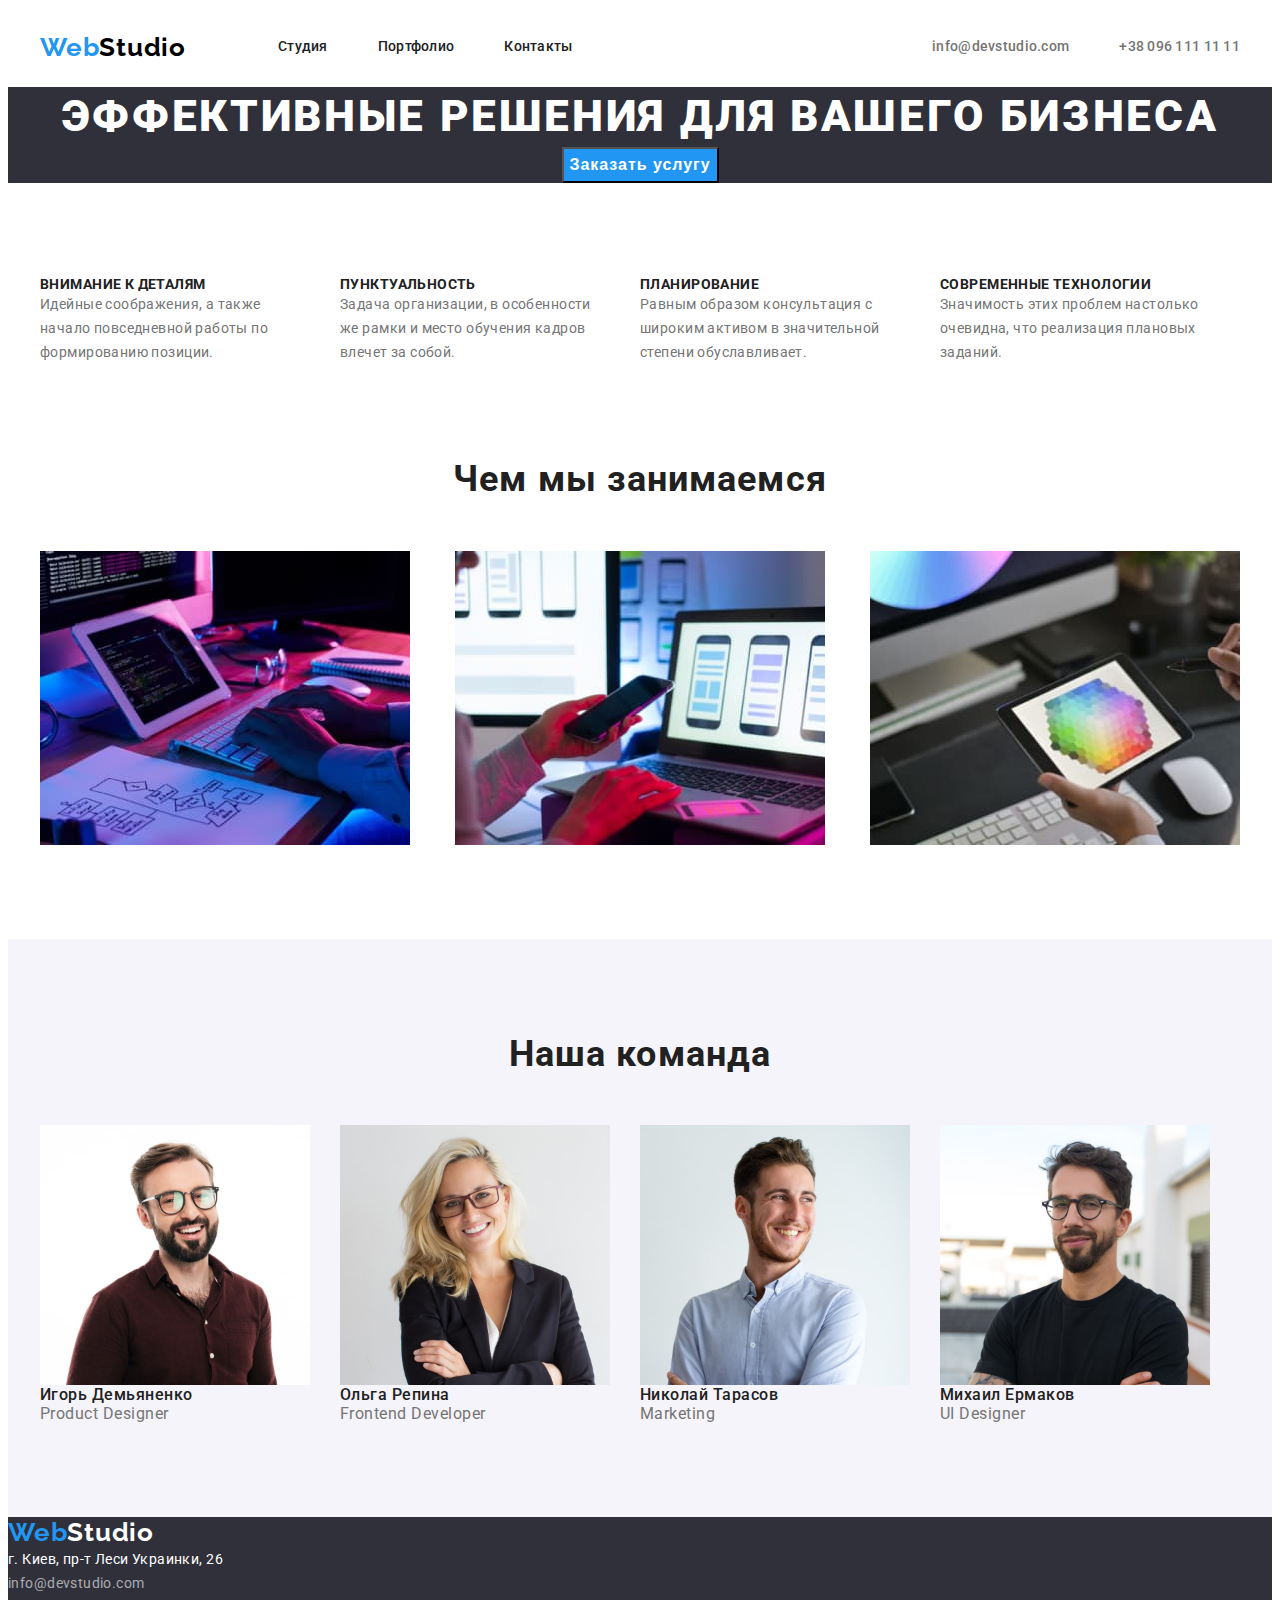
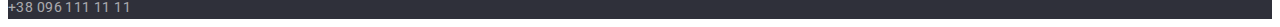
==== commit 88be125f: "hw3start" ====
--- a/index.html
+++ b/index.html
@@ -9,105 +9,122 @@
     <link rel="preconnect" href="https://fonts.gstatic.com" crossorigin>
     <link href="https://fonts.googleapis.com/css2?family=Raleway:wght@700&family=Roboto:wght@400;500;700;900&display=swap"
         rel="stylesheet">
+    <link rel="stylesheet" href="https://cdnjs.cloudflare.com/ajax/libs/modern-normalize/1.1.0/modern-normalize.min.css"
+        integrity="sha512-wpPYUAdjBVSE4KJnH1VR1HeZfpl1ub8YT/NKx4PuQ5NmX2tKuGu6U/JRp5y+Y8XG2tV+wKQpNHVUX03MfMFn9Q=="
+        crossorigin="anonymous" referrerpolicy="no-referrer" />
     <link rel="stylesheet" href="./css/style.css">
 </head>
 <body>
     <header class="header">
-        <nav class="navigation">       
-             <a class="logo link" href="/">WebStudio</a>
-             <ul class="nav-list list">
-                <li class="nav-list-item">
-                    <a class="nav-list-link link" href="">Студия</a>
+        <div class="container header-container">
+            <nav class="navigation">       
+                <a class="logo-accent link" href="/">Web<span class="logo-header">Studio</span></a>
+                <ul class="nav-list list">
+                    <li class="nav-list-item">
+                        <a class="nav-list-link link" href="">Студия</a>
+                    </li>
+                    <li class="nav-list-item">
+                        <a class="nav-list-link link" href="portfolio.html">Портфолио</a>
+                    </li>
+                    <li class="nav-list-item">
+                        <a class="nav-list-link link" href="">Контакты</a>
+                    </li>
+                </ul>
+            </nav>
+            <ul class="contact list">
+                <li class="contact-item">
+                    <a class="contact-mail-link link" href="mailto:info@devstudio.com">info@devstudio.com</a>
                 </li>
-                <li class="nav-list-item">
-                    <a class="nav-list-link link" href="portfolio.html">Портфолио</a>
-                </li>
-                <li class="nav-list-item">
-                    <a class="nav-list-link link" href="">Контакты</a>
+                <li class="contact-item">
+                    <a class="contact-tel-link link" href="tel:+380961111111">+38 096 111 11 11</a>
                 </li>
             </ul>
-        </nav>
-        <ul class="contact list">
-            <li class="contact-item">
-                <a class="contact-mail-link link" href="mailto:info@devstudio.com">info@devstudio.com</a>
-            </li>
-            <li class="contact-item">
-                <a class="contact-tel-link link" href="tel:+380961111111">+38 096 111 11 11</a>
-            </li>
-        </ul>
+        </div>
     </header>
     <main>
         <section class="hero">
             <h1 class="hero-title">Эффективные решения для вашего бизнеса</h1>
-            <button class="hero-btn btn-active" type="button">Заказать услугу</button>
+            <button class="hero-btn" type="button">Заказать услугу</button>
         </section>
-        <section>
-            <h2 hidden>Наши преимущества</h2>
-            <ul class="advantage-list list">
-                <li>
-                    <h3 class="advantage-title">Внимание к деталям</h3>
-                    <p class="advantage-text">Идейные соображения, а также начало повседневной работы по формированию позиции.</p>
-                </li>
-                <li>
-                    <h3 class="advantage-title">Пунктуальность</h3>
-                    <p class="advantage-text">Задача организации, в особенности же рамки и место обучения кадров влечет за собой.</p>
-                </li>
-                <li>
-                    <h3 class="advantage-title">Планирование</h3>
-                    <p class="advantage-text">Равным образом консультация с широким активом в значительной степени обуславливает.</p>
-                </li>
-                <li>
-                    <h3 class="advantage-title">Современные технологии</h3>
-                    <p class="advantage-text">Значимость этих проблем настолько очевидна, что реализация плановых заданий.</p>
-                </li>
-            </ul>
+
+        <!-- Наши преимущества -->
+        <section class="section">
+            <div class="container">
+                <h2 hidden>Наши преимущества</h2>
+                <ul class="advantage-list list">
+                    <li class="advantage-list-item">
+                        <h3 class="advantage-title">Внимание к деталям</h3>
+                        <p class="advantage-text">Идейные соображения, а также начало повседневной работы по формированию позиции.</p>
+                    </li>
+                    <li class="advantage-list-item">
+                        <h3 class="advantage-title">Пунктуальность</h3>
+                        <p class="advantage-text">Задача организации, в особенности же рамки и место обучения кадров влечет за собой.</p>
+                    </li>
+                    <li class="advantage-list-item">
+                        <h3 class="advantage-title">Планирование</h3>
+                        <p class="advantage-text">Равным образом консультация с широким активом в значительной степени обуславливает.</p>
+                    </li>
+                    <li class="advantage-list-item">
+                        <h3 class="advantage-title">Современные технологии</h3>
+                        <p class="advantage-text">Значимость этих проблем настолько очевидна, что реализация плановых заданий.</p>
+                    </li>
+                </ul>
+            </div>
         </section>
-        <section>
-            <h2 class="our-work">Чем мы занимаемся</h2>
-            <ul class="our-work-list list">
-                <li>
-                    <img src="./images/box1.jpg" alt="Компьютер" width="340">
-                </li>
-                <li>
-                    <img src="./images/box2.jpg" alt="Компьютер" width="340">
-                </li>
-                <li>
-                    <img src="./images/box3.jpg" alt="Компьютер" width="340">
-                </li>
-            </ul>
+
+        <!-- Чем мы занимаемся -->
+        <section class="section our-work-section">
+            <div class="container">
+                <h2 class="our-work ">Чем мы занимаемся</h2>
+                <ul class="our-work-list list">
+                    <li class="our-work-item">
+                        <img src="./images/box1.jpg" alt="Компьютер" width="370">
+                    </li>
+                    <li class="our-work-item">
+                        <img src="./images/box2.jpg" alt="Компьютер" width="370">
+                    </li>
+                    <li class="our-work-item">
+                        <img src="./images/box3.jpg" alt="Компьютер" width="370">
+                    </li>
+                </ul>
+            </div>
         </section>
-        <section>
-            <h2 class="our-team">Наша команда</h2>
-            <ul class="our-team-list list">
-                <li>
-                    <img src="./images/photo1.jpg" alt="Дизайнер продукта" width="270">
-                    <h3 class="our-team-name">Игорь Демьяненко</h3>
-                    <p class="our-team-profession" lang="en">Product Designer</p>
-                </li>
-                <li>
-                    <img src="./images/photo2.jpg" alt="Фронтенд-разработчик" width="270">
-                    <h3 class="our-team-name">Ольга Репина</h3>
-                    <p class="our-team-profession" lang="en">Frontend Developer</p>
-                </li>
-                <li>
-                    <img src="./images/photo3.jpg" alt="Маркетинг" width="270">
-                    <h3 class="our-team-name">Николай Тарасов</h3>
-                    <p class="our-team-profession" lang="en">Marketing</p>
-                </li>
-                <li>
-                    <img src="./images/photo4.jpg" alt="Дизайнер интерфейса " width="270">
-                    <h3 class="our-team-name">Михаил Ермаков</h3>
-                    <p class="our-team-profession" lang="en">UI Designer</p>
-                </li>
-            </ul>
+
+        <!-- Чем мы занимаемся -->
+        <section class="section our-team-section">
+            <div class="container">
+                <h2 class="our-team">Наша команда</h2>
+                <ul class="our-team-list list">
+                    <li class="our-team-item">
+                        <img src="./images/photo1.jpg" alt="Дизайнер продукта" width="270">
+                        <h3 class="our-team-name">Игорь Демьяненко</h3>
+                        <p class="our-team-profession" lang="en">Product Designer</p>
+                    </li>
+                    <li class="our-team-item">
+                        <img src="./images/photo2.jpg" alt="Фронтенд-разработчик" width="270">
+                        <h3 class="our-team-name">Ольга Репина</h3>
+                        <p class="our-team-profession" lang="en">Frontend Developer</p>
+                    </li>
+                    <li class="our-team-item">
+                        <img src="./images/photo3.jpg" alt="Маркетинг" width="270">
+                        <h3 class="our-team-name">Николай Тарасов</h3>
+                        <p class="our-team-profession" lang="en">Marketing</p>
+                    </li>
+                    <li class="our-team-item">
+                        <img src="./images/photo4.jpg" alt="Дизайнер интерфейса " width="270">
+                        <h3 class="our-team-name">Михаил Ермаков</h3>
+                        <p class="our-team-profession" lang="en">UI Designer</p>
+                    </li>
+                </ul>
+            </div>
         </section>
     </main>
     <footer class="footer">
-        <a class="logo link logo-footer" href="/">WebStudio</a>
+        <a class="logo-accent link" href="/">Web<span class="logo-footer link">Studio</span></a>
         <address>
             <ul class="footer-list list">
                 <li>
-                    <a class="footer-addresses-link link"href="https://goo.gl/maps/nABEtvLASEamQnYQ8">г. Киев, пр-т Леси Украинки, 26</a>
+                    <a class="footer-addresses-link link" href="https://goo.gl/maps/nABEtvLASEamQnYQ8" target="_blank">г. Киев, пр-т Леси Украинки, 26</a>
                 </li>
                 <li>
                     <a class="footer-mail-link link" href="mailto:info@devstudio.com">info@devstudio.com</a>
--- a/css/style.css
+++ b/css/style.css
@@ -1,5 +1,3 @@
-/* font-family: "Raleway", sans-serif; */
-/* font-family: "Roboto", sans-serif; */
 :root {
   --primery-font-family: "Roboto", sans-serif;
   --secondary-font-family: "Raleway", sans-serif;
@@ -17,48 +15,104 @@
   font-family: var(--primery-font-family);
   color: var(--primery-text-colour-dark);
 }
+h1,
+h2,
+h3,
+h4,
+h5,
+h6,
+p {
+  margin-top: 0;
+  margin-bottom: 0;
+}
+
+ul,
+ol {
+  margin-top: 0;
+  margin-bottom: 0;
+  padding-left: 0;
+}
+
+img {
+  display: block;
+}
+
 .list {
   list-style: none;
 }
+
 .link {
   text-decoration: none;
 }
+
 .link:hover,
 .link:focus {
   color: var(--accent-text-colour);
 }
-.btn-active:hover,
-.btn-active:focus {
-  background-color: var(--background-active-btn-hero);
-}
-
+
+.container {
+  width: 1200px;
+  margin-left: auto;
+  margin-right: auto;
+  padding-left: 15px;
+  padding-right: 15px;
+}
 /*======== Шапка ========*/
 .header {
+  padding-top: 24px;
+  padding-bottom: 24px;
   font-weight: 500;
   font-size: 14px;
   line-height: 1.14;
   letter-spacing: 0.02em;
 }
-.logo {
+.header-container {
+  display: flex;
+  justify-content: space-between;
+}
+.navigation {
+  display: flex;
+}
+.logo-accent {
+  margin-right: 92px;
   font-family: var(--secondary-font-family);
   font-weight: 700;
   font-size: 26px;
   line-height: 1.19;
   letter-spacing: 0.03em;
+  color: var(--accent-text-colour);
+}
+.logo-header {
   color: var(--temporary-color);
 }
+.nav-list {
+  display: flex;
+  align-items: center;
+}
+.nav-list-item:not(:last-child) {
+  margin-right: 50px;
+}
 .contact {
-  color: var(--secondary-text-colour-medium);
-}
+  display: flex;
+  align-items: center;
+  color: var(--secondary-text-colour-medium);
+}
+.contact-item:not(:last-child) {
+  margin-right: 50px;
+}
+
 .nav-list-link,
 .contact-mail-link,
 .contact-tel-link {
   color: currentColor;
 }
+
 /*========== Герой ===========*/
 .hero {
   background-color: var(--secondary-background-color);
-}
+  text-align: center;
+}
+
 .hero-title {
   font-weight: 900;
   font-size: 44px;
@@ -67,6 +121,7 @@
   text-transform: uppercase;
   color: var(--tertiary-text-colour-lite);
 }
+
 .hero-btn {
   font-weight: 700;
   font-size: 16px;
@@ -76,7 +131,25 @@
   background-color: var(--accent-text-colour);
   color: var(--tertiary-text-colour-lite);
 }
+
+.hero-btn:hover,
+.hero-btn:focus {
+  background-color: var(--background-active-btn-hero);
+}
+/* ======== MAIN =========== */
+.section {
+  padding-top: 94px;
+  padding-bottom: 94px;
+}
 /* ======= Наши преимущества ======== */
+.advantage-list {
+  display: flex;
+  justify-content: space-between;
+}
+.advantage-list-item:not(:last-child) {
+  margin-right: 30px;
+  max-width: 270px;
+}
 .advantage-title {
   font-size: 14px;
   line-height: 1.14;
@@ -94,8 +167,35 @@
   font-size: 36px;
   line-height: 1.17;
   letter-spacing: 0.03em;
-}
+  text-align: center;
+  margin-bottom: 50px;
+}
+
+/* ========= Чем мы занимаемся ========== */
+.our-work-section {
+  padding-top: 0px;
+}
+.our-work-list {
+  display: flex;
+  justify-content: space-between;
+}
+.our-work-item:not(:last-child) {
+  margin-right: 30px;
+  max-width: 370px;
+}
+
 /* ===== Наша команда ====== */
+.our-team-section {
+  background-color: var(--background-btn-lite);
+}
+.our-team-list {
+  display: flex;
+  flex-wrap: wrap;
+  margin-left: -30px;
+}
+.our-team-item {
+  margin-left: 30px;
+}
 .our-team-name {
   font-weight: 500;
   font-size: 16px;
@@ -108,30 +208,34 @@
   letter-spacing: 0.03em;
   color: var(--secondary-text-colour-medium);
 }
+
 /* ===== Подвал ===== */
 .footer {
   background-color: var(--secondary-background-color);
 }
+
 .logo-footer {
   color: var(--tertiary-text-colour-lite);
 }
+
 .footer-list {
-  font-weight: 400;
   font-style: normal;
   font-size: 14px;
   line-height: 1.71;
   letter-spacing: 0.03em;
 }
+
 .footer-addresses-link {
   color: var(--tertiary-text-colour-lite);
 }
+
 .footer-mail-link,
 .footer-tel-link {
   color: var(--tertiary-text-colour-lite-transparency);
 }
 
 /* ====== Портфолио ======= */
-.portfolio-filter-btn {
+.filter-btn {
   font-weight: 500;
   font-size: 16px;
   line-height: 1.63;
@@ -139,12 +243,17 @@
   cursor: pointer;
   background-color: var(--background-btn-lite);
 }
-.portfolio-projects-title {
+.filter-btn:hover,
+.filter-btn:focus {
+  background-color: var(--background-active-btn-hero);
+  color: var(--tertiary-text-colour-lite);
+}
+.projects-title {
   font-size: 18px;
   line-height: 2;
   letter-spacing: 0.06em;
 }
-.portfolio-projects-desc {
+.projects-desc {
   font-size: 16px;
   line-height: 1.88;
   letter-spacing: 0.03em;
